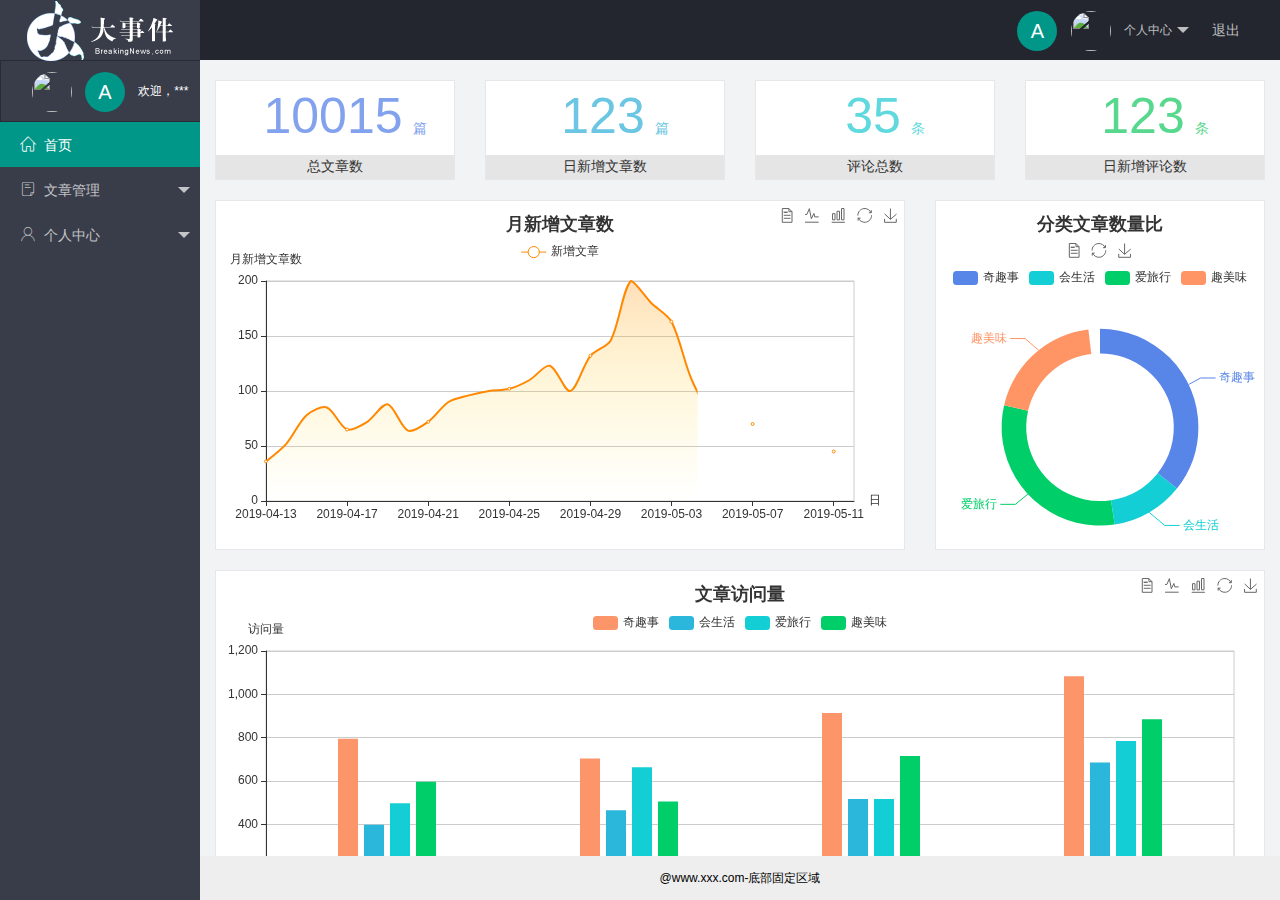
==== index.html @ a336b3a2 "后端模板开发完成" ====
<!DOCTYPE html>
<html lang="en">
<head>
    <meta charset="UTF-8">
    <meta http-equiv="X-UA-Compatible" content="IE=edge">
    <meta name="viewport" content="width=device-width, initial-scale=1.0">
    <title>后台管理中心</title>
    <link rel="stylesheet" href="/assets/lib/layui/css/layui.css">
    <link rel="stylesheet" href="/assets/css/index.css">
    <!--导入第三方图标-->
    <link rel="stylesheet" href="/assets/fonts/iconfont.css">
</head>
<body>
    <div class="layui-layout layui-layout-admin">
      <div class="layui-header">
        <div class="layui-logo layui-hide-xs layui-bg-black">
            <img src="/assets/images/logo.png" alt="">
        </div>
        <!-- 头部区域（可配合layui 已有的水平导航） -->

        <ul class="layui-nav layui-layout-right">
          <li class="layui-nav-item layui-hide layui-show-md-inline-block">
            <a href="javascript:;" class="userinfo">
              <span class="text-avatar">A</span>
              <img src="#" class="layui-nav-img">
              个人中心
            </a>
            <dl class="layui-nav-child">
              <dd><a href="">基本资料</a></dd>
              <dd><a href="">更换头像</a></dd>
              <dd><a href="">重置密码</a></dd>
            </dl>
          </li>
          <li class="layui-nav-item" >
            <a href="javascript:;" id="btnLogout">退出</a>
          </li>
        </ul>
      </div>
      
      <div class="layui-side layui-bg-black">
        <div class="layui-side-scroll">
            <div class="userinfo">
                <img src="//tva1.sinaimg.cn/crop.0.0.118.118.180/5db11ff4gw1e77d3nqrv8j203b03cweg.jpg" class="layui-nav-img"/>
                <span class="text-avatar">A</span>
                <span id="welcome">欢迎，***</span>
            </div>
          <!-- 左侧导航区域（可配合layui已有的垂直导航） -->
          <ul class="layui-nav layui-nav-tree" lay-shrink="all">
            <li class="layui-nav-item layui-this"><a href="/home/dashboard.html" target="fm"><span class="iconfont icon-home"></span>首页</a></li>
            <li class="layui-nav-item">
              <a class="" href="javascript:;"><span class="iconfont icon-16"></span>文章管理</a>
              <dl class="layui-nav-child">
                <dd><a href="javascript:;"><i class="layui-icon layui-icon-app"></i> 文章类别</a></dd>
                <dd><a href="javascript:;"><i class="layui-icon layui-icon-app"></i>文章列表</a></dd>
                <dd><a href="javascript:;"><i class="layui-icon layui-icon-app"></i>发布文章</a></dd>
              </dl>
            </li>
            <li class="layui-nav-item">
              <a href="javascript:;"><span class="iconfont icon-user"></span>个人中心</a>
              <dl class="layui-nav-child">
                <dd><a href="javascript:;"><i class="layui-icon layui-icon-app"></i>基本资料</a></dd>
                <dd><a href="javascript:;"><i class="layui-icon layui-icon-app"></i>更换头像</a></dd>
                <dd><a href="javascript:;"><i class="layui-icon layui-icon-app"></i>重置密码</a></dd>
              </dl>
            </li>
          </ul>
        </div>
      </div>
      
      <div class="layui-body">
        <!-- 内容主体区域 -->
        <iframe name="fm" src="/home/dashboard.html" frameborder="0"></iframe>
      </div>
      
      <div class="layui-footer">
        <!-- 底部固定区域 -->
        @www.xxx.com-底部固定区域
      </div>
    </div>

    <script src="/assets/lib/layui/layui.all.js"></script>
    <script src="/assets/lib/jquery.js"></script>
    <script src="/assets/js/baseAPI.js"></script>
    <script src="/assets/js/index.js"></script>
    </body>
</html>
---- assets/lib/layui/css/layui.css ----
/** layui-v2.5.5 MIT License By https://www.layui.com */
 .layui-inline,img{display:inline-block;vertical-align:middle}h1,h2,h3,h4,h5,h6{font-weight:400}.layui-edge,.layui-header,.layui-inline,.layui-main{position:relative}.layui-body,.layui-edge,.layui-elip{overflow:hidden}.layui-btn,.layui-edge,.layui-inline,img{vertical-align:middle}.layui-btn,.layui-disabled,.layui-icon,.layui-unselect{-moz-user-select:none;-webkit-user-select:none;-ms-user-select:none}.layui-elip,.layui-form-checkbox span,.layui-form-pane .layui-form-label{text-overflow:ellipsis;white-space:nowrap}.layui-breadcrumb,.layui-tree-btnGroup{visibility:hidden}blockquote,body,button,dd,div,dl,dt,form,h1,h2,h3,h4,h5,h6,input,li,ol,p,pre,td,textarea,th,ul{margin:0;padding:0;-webkit-tap-highlight-color:rgba(0,0,0,0)}a:active,a:hover{outline:0}img{border:none}li{list-style:none}table{border-collapse:collapse;border-spacing:0}h4,h5,h6{font-size:100%}button,input,optgroup,option,select,textarea{font-family:inherit;font-size:inherit;font-style:inherit;font-weight:inherit;outline:0}pre{white-space:pre-wrap;white-space:-moz-pre-wrap;white-space:-pre-wrap;white-space:-o-pre-wrap;word-wrap:break-word}body{line-height:24px;font:14px Helvetica Neue,Helvetica,PingFang SC,Tahoma,Arial,sans-serif}hr{height:1px;margin:10px 0;border:0;clear:both}a{color:#333;text-decoration:none}a:hover{color:#777}a cite{font-style:normal;*cursor:pointer}.layui-border-box,.layui-border-box *{box-sizing:border-box}.layui-box,.layui-box *{box-sizing:content-box}.layui-clear{clear:both;*zoom:1}.layui-clear:after{content:'\20';clear:both;*zoom:1;display:block;height:0}.layui-inline{*display:inline;*zoom:1}.layui-edge{display:inline-block;width:0;height:0;border-width:6px;border-style:dashed;border-color:transparent}.layui-edge-top{top:-4px;border-bottom-color:#999;border-bottom-style:solid}.layui-edge-right{border-left-color:#999;border-left-style:solid}.layui-edge-bottom{top:2px;border-top-color:#999;border-top-style:solid}.layui-edge-left{border-right-color:#999;border-right-style:solid}.layui-disabled,.layui-disabled:hover{color:#d2d2d2!important;cursor:not-allowed!important}.layui-circle{border-radius:100%}.layui-show{display:block!important}.layui-hide{display:none!important}@font-face{font-family:layui-icon;src:url(../font/iconfont.eot?v=250);src:url(../font/iconfont.eot?v=250#iefix) format('embedded-opentype'),url(../font/iconfont.woff2?v=250) format('woff2'),url(../font/iconfont.woff?v=250) format('woff'),url(../font/iconfont.ttf?v=250) format('truetype'),url(../font/iconfont.svg?v=250#layui-icon) format('svg')}.layui-icon{font-family:layui-icon!important;font-size:16px;font-style:normal;-webkit-font-smoothing:antialiased;-moz-osx-font-smoothing:grayscale}.layui-icon-reply-fill:before{content:"\e611"}.layui-icon-set-fill:before{content:"\e614"}.layui-icon-menu-fill:before{content:"\e60f"}.layui-icon-search:before{content:"\e615"}.layui-icon-share:before{content:"\e641"}.layui-icon-set-sm:before{content:"\e620"}.layui-icon-engine:before{content:"\e628"}.layui-icon-close:before{content:"\1006"}.layui-icon-close-fill:before{content:"\1007"}.layui-icon-chart-screen:before{content:"\e629"}.layui-icon-star:before{content:"\e600"}.layui-icon-circle-dot:before{content:"\e617"}.layui-icon-chat:before{content:"\e606"}.layui-icon-release:before{content:"\e609"}.layui-icon-list:before{content:"\e60a"}.layui-icon-chart:before{content:"\e62c"}.layui-icon-ok-circle:before{content:"\1005"}.layui-icon-layim-theme:before{content:"\e61b"}.layui-icon-table:before{content:"\e62d"}.layui-icon-right:before{content:"\e602"}.layui-icon-left:before{content:"\e603"}.layui-icon-cart-simple:before{content:"\e698"}.layui-icon-face-cry:before{content:"\e69c"}.layui-icon-face-smile:before{content:"\e6af"}.layui-icon-survey:before{content:"\e6b2"}.layui-icon-tree:before{content:"\e62e"}.layui-icon-upload-circle:before{content:"\e62f"}.layui-icon-add-circle:before{content:"\e61f"}.layui-icon-download-circle:before{content:"\e601"}.layui-icon-templeate-1:before{content:"\e630"}.layui-icon-util:before{content:"\e631"}.layui-icon-face-surprised:before{content:"\e664"}.layui-icon-edit:before{content:"\e642"}.layui-icon-speaker:before{content:"\e645"}.layui-icon-down:before{content:"\e61a"}.layui-icon-file:before{content:"\e621"}.layui-icon-layouts:before{content:"\e632"}.layui-icon-rate-half:before{content:"\e6c9"}.layui-icon-add-circle-fine:before{content:"\e608"}.layui-icon-prev-circle:before{content:"\e633"}.layui-icon-read:before{content:"\e705"}.layui-icon-404:before{content:"\e61c"}.layui-icon-carousel:before{content:"\e634"}.layui-icon-help:before{content:"\e607"}.layui-icon-code-circle:before{content:"\e635"}.layui-icon-water:before{content:"\e636"}.layui-icon-username:before{content:"\e66f"}.layui-icon-find-fill:before{content:"\e670"}.layui-icon-about:before{content:"\e60b"}.layui-icon-location:before{content:"\e715"}.layui-icon-up:before{content:"\e619"}.layui-icon-pause:before{content:"\e651"}.layui-icon-date:before{content:"\e637"}.layui-icon-layim-uploadfile:before{content:"\e61d"}.layui-icon-delete:before{content:"\e640"}.layui-icon-play:before{content:"\e652"}.layui-icon-top:before{content:"\e604"}.layui-icon-friends:before{content:"\e612"}.layui-icon-refresh-3:before{content:"\e9aa"}.layui-icon-ok:before{content:"\e605"}.layui-icon-layer:before{content:"\e638"}.layui-icon-face-smile-fine:before{content:"\e60c"}.layui-icon-dollar:before{content:"\e659"}.layui-icon-group:before{content:"\e613"}.layui-icon-layim-download:before{content:"\e61e"}.layui-icon-picture-fine:before{content:"\e60d"}.layui-icon-link:before{content:"\e64c"}.layui-icon-diamond:before{content:"\e735"}.layui-icon-log:before{content:"\e60e"}.layui-icon-rate-solid:before{content:"\e67a"}.layui-icon-fonts-del:before{content:"\e64f"}.layui-icon-unlink:before{content:"\e64d"}.layui-icon-fonts-clear:before{content:"\e639"}.layui-icon-triangle-r:before{content:"\e623"}.layui-icon-circle:before{content:"\e63f"}.layui-icon-radio:before{content:"\e643"}.layui-icon-align-center:before{content:"\e647"}.layui-icon-align-right:before{content:"\e648"}.layui-icon-align-left:before{content:"\e649"}.layui-icon-loading-1:before{content:"\e63e"}.layui-icon-return:before{content:"\e65c"}.layui-icon-fonts-strong:before{content:"\e62b"}.layui-icon-upload:before{content:"\e67c"}.layui-icon-dialogue:before{content:"\e63a"}.layui-icon-video:before{content:"\e6ed"}.layui-icon-headset:before{content:"\e6fc"}.layui-icon-cellphone-fine:before{content:"\e63b"}.layui-icon-add-1:before{content:"\e654"}.layui-icon-face-smile-b:before{content:"\e650"}.layui-icon-fonts-html:before{content:"\e64b"}.layui-icon-form:before{content:"\e63c"}.layui-icon-cart:before{content:"\e657"}.layui-icon-camera-fill:before{content:"\e65d"}.layui-icon-tabs:before{content:"\e62a"}.layui-icon-fonts-code:before{content:"\e64e"}.layui-icon-fire:before{content:"\e756"}.layui-icon-set:before{content:"\e716"}.layui-icon-fonts-u:before{content:"\e646"}.layui-icon-triangle-d:before{content:"\e625"}.layui-icon-tips:before{content:"\e702"}.layui-icon-picture:before{content:"\e64a"}.layui-icon-more-vertical:before{content:"\e671"}.layui-icon-flag:before{content:"\e66c"}.layui-icon-loading:before{content:"\e63d"}.layui-icon-fonts-i:before{content:"\e644"}.layui-icon-refresh-1:before{content:"\e666"}.layui-icon-rmb:before{content:"\e65e"}.layui-icon-home:before{content:"\e68e"}.layui-icon-user:before{content:"\e770"}.layui-icon-notice:before{content:"\e667"}.layui-icon-login-weibo:before{content:"\e675"}.layui-icon-voice:before{content:"\e688"}.layui-icon-upload-drag:before{content:"\e681"}.layui-icon-login-qq:before{content:"\e676"}.layui-icon-snowflake:before{content:"\e6b1"}.layui-icon-file-b:before{content:"\e655"}.layui-icon-template:before{content:"\e663"}.layui-icon-auz:before{content:"\e672"}.layui-icon-console:before{content:"\e665"}.layui-icon-app:before{content:"\e653"}.layui-icon-prev:before{content:"\e65a"}.layui-icon-website:before{content:"\e7ae"}.layui-icon-next:before{content:"\e65b"}.layui-icon-component:before{content:"\e857"}.layui-icon-more:before{content:"\e65f"}.layui-icon-login-wechat:before{content:"\e677"}.layui-icon-shrink-right:before{content:"\e668"}.layui-icon-spread-left:before{content:"\e66b"}.layui-icon-camera:before{content:"\e660"}.layui-icon-note:before{content:"\e66e"}.layui-icon-refresh:before{content:"\e669"}.layui-icon-female:before{content:"\e661"}.layui-icon-male:before{content:"\e662"}.layui-icon-password:before{content:"\e673"}.layui-icon-senior:before{content:"\e674"}.layui-icon-theme:before{content:"\e66a"}.layui-icon-tread:before{content:"\e6c5"}.layui-icon-praise:before{content:"\e6c6"}.layui-icon-star-fill:before{content:"\e658"}.layui-icon-rate:before{content:"\e67b"}.layui-icon-template-1:before{content:"\e656"}.layui-icon-vercode:before{content:"\e679"}.layui-icon-cellphone:before{content:"\e678"}.layui-icon-screen-full:before{content:"\e622"}.layui-icon-screen-restore:before{content:"\e758"}.layui-icon-cols:before{content:"\e610"}.layui-icon-export:before{content:"\e67d"}.layui-icon-print:before{content:"\e66d"}.layui-icon-slider:before{content:"\e714"}.layui-icon-addition:before{content:"\e624"}.layui-icon-subtraction:before{content:"\e67e"}.layui-icon-service:before{content:"\e626"}.layui-icon-transfer:before{content:"\e691"}.layui-main{width:1140px;margin:0 auto}.layui-header{z-index:1000;height:60px}.layui-header a:hover{transition:all .5s;-webkit-transition:all .5s}.layui-side{position:fixed;left:0;top:0;bottom:0;z-index:999;width:200px;overflow-x:hidden}.layui-side-scroll{position:relative;width:220px;height:100%;overflow-x:hidden}.layui-body{position:absolute;left:200px;right:0;top:0;bottom:0;z-index:998;width:auto;overflow-y:auto;box-sizing:border-box}.layui-layout-body{overflow:hidden}.layui-layout-admin .layui-header{background-color:#23262E}.layui-layout-admin .layui-side{top:60px;width:200px;overflow-x:hidden}.layui-layout-admin .layui-body{position:fixed;top:60px;bottom:44px}.layui-layout-admin .layui-main{width:auto;margin:0 15px}.layui-layout-admin .layui-footer{position:fixed;left:200px;right:0;bottom:0;height:44px;line-height:44px;padding:0 15px;background-color:#eee}.layui-layout-admin .layui-logo{position:absolute;left:0;top:0;width:200px;height:100%;line-height:60px;text-align:center;color:#009688;font-size:16px}.layui-layout-admin .layui-header .layui-nav{background:0 0}.layui-layout-left{position:absolute!important;left:200px;top:0}.layui-layout-right{position:absolute!important;right:0;top:0}.layui-container{position:relative;margin:0 auto;padding:0 15px;box-sizing:border-box}.layui-fluid{position:relative;margin:0 auto;padding:0 15px}.layui-row:after,.layui-row:before{content:'';display:block;clear:both}.layui-col-lg1,.layui-col-lg10,.layui-col-lg11,.layui-col-lg12,.layui-col-lg2,.layui-col-lg3,.layui-col-lg4,.layui-col-lg5,.layui-col-lg6,.layui-col-lg7,.layui-col-lg8,.layui-col-lg9,.layui-col-md1,.layui-col-md10,.layui-col-md11,.layui-col-md12,.layui-col-md2,.layui-col-md3,.layui-col-md4,.layui-col-md5,.layui-col-md6,.layui-col-md7,.layui-col-md8,.layui-col-md9,.layui-col-sm1,.layui-col-sm10,.layui-col-sm11,.layui-col-sm12,.layui-col-sm2,.layui-col-sm3,.layui-col-sm4,.layui-col-sm5,.layui-col-sm6,.layui-col-sm7,.layui-col-sm8,.layui-col-sm9,.layui-col-xs1,.layui-col-xs10,.layui-col-xs11,.layui-col-xs12,.layui-col-xs2,.layui-col-xs3,.layui-col-xs4,.layui-col-xs5,.layui-col-xs6,.layui-col-xs7,.layui-col-xs8,.layui-col-xs9{position:relative;display:block;box-sizing:border-box}.layui-col-xs1,.layui-col-xs10,.layui-col-xs11,.layui-col-xs12,.layui-col-xs2,.layui-col-xs3,.layui-col-xs4,.layui-col-xs5,.layui-col-xs6,.layui-col-xs7,.layui-col-xs8,.layui-col-xs9{float:left}.layui-col-xs1{width:8.33333333%}.layui-col-xs2{width:16.66666667%}.layui-col-xs3{width:25%}.layui-col-xs4{width:33.33333333%}.layui-col-xs5{width:41.66666667%}.layui-col-xs6{width:50%}.layui-col-xs7{width:58.33333333%}.layui-col-xs8{width:66.66666667%}.layui-col-xs9{width:75%}.layui-col-xs10{width:83.33333333%}.layui-col-xs11{width:91.66666667%}.layui-col-xs12{width:100%}.layui-col-xs-offset1{margin-left:8.33333333%}.layui-col-xs-offset2{margin-left:16.66666667%}.layui-col-xs-offset3{margin-left:25%}.layui-col-xs-offset4{margin-left:33.33333333%}.layui-col-xs-offset5{margin-left:41.66666667%}.layui-col-xs-offset6{margin-left:50%}.layui-col-xs-offset7{margin-left:58.33333333%}.layui-col-xs-offset8{margin-left:66.66666667%}.layui-col-xs-offset9{margin-left:75%}.layui-col-xs-offset10{margin-left:83.33333333%}.layui-col-xs-offset11{margin-left:91.66666667%}.layui-col-xs-offset12{margin-left:100%}@media screen and (max-width:768px){.layui-hide-xs{display:none!important}.layui-show-xs-block{display:block!important}.layui-show-xs-inline{display:inline!important}.layui-show-xs-inline-block{display:inline-block!important}}@media screen and (min-width:768px){.layui-container{width:750px}.layui-hide-sm{display:none!important}.layui-show-sm-block{display:block!important}.layui-show-sm-inline{display:inline!important}.layui-show-sm-inline-block{display:inline-block!important}.layui-col-sm1,.layui-col-sm10,.layui-col-sm11,.layui-col-sm12,.layui-col-sm2,.layui-col-sm3,.layui-col-sm4,.layui-col-sm5,.layui-col-sm6,.layui-col-sm7,.layui-col-sm8,.layui-col-sm9{float:left}.layui-col-sm1{width:8.33333333%}.layui-col-sm2{width:16.66666667%}.layui-col-sm3{width:25%}.layui-col-sm4{width:33.33333333%}.layui-col-sm5{width:41.66666667%}.layui-col-sm6{width:50%}.layui-col-sm7{width:58.33333333%}.layui-col-sm8{width:66.66666667%}.layui-col-sm9{width:75%}.layui-col-sm10{width:83.33333333%}.layui-col-sm11{width:91.66666667%}.layui-col-sm12{width:100%}.layui-col-sm-offset1{margin-left:8.33333333%}.layui-col-sm-offset2{margin-left:16.66666667%}.layui-col-sm-offset3{margin-left:25%}.layui-col-sm-offset4{margin-left:33.33333333%}.layui-col-sm-offset5{margin-left:41.66666667%}.layui-col-sm-offset6{margin-left:50%}.layui-col-sm-offset7{margin-left:58.33333333%}.layui-col-sm-offset8{margin-left:66.66666667%}.layui-col-sm-offset9{margin-left:75%}.layui-col-sm-offset10{margin-left:83.33333333%}.layui-col-sm-offset11{margin-left:91.66666667%}.layui-col-sm-offset12{margin-left:100%}}@media screen and (min-width:992px){.layui-container{width:970px}.layui-hide-md{display:none!important}.layui-show-md-block{display:block!important}.layui-show-md-inline{display:inline!important}.layui-show-md-inline-block{display:inline-block!important}.layui-col-md1,.layui-col-md10,.layui-col-md11,.layui-col-md12,.layui-col-md2,.layui-col-md3,.layui-col-md4,.layui-col-md5,.layui-col-md6,.layui-col-md7,.layui-col-md8,.layui-col-md9{float:left}.layui-col-md1{width:8.33333333%}.layui-col-md2{width:16.66666667%}.layui-col-md3{width:25%}.layui-col-md4{width:33.33333333%}.layui-col-md5{width:41.66666667%}.layui-col-md6{width:50%}.layui-col-md7{width:58.33333333%}.layui-col-md8{width:66.66666667%}.layui-col-md9{width:75%}.layui-col-md10{width:83.33333333%}.layui-col-md11{width:91.66666667%}.layui-col-md12{width:100%}.layui-col-md-offset1{margin-left:8.33333333%}.layui-col-md-offset2{margin-left:16.66666667%}.layui-col-md-offset3{margin-left:25%}.layui-col-md-offset4{margin-left:33.33333333%}.layui-col-md-offset5{margin-left:41.66666667%}.layui-col-md-offset6{margin-left:50%}.layui-col-md-offset7{margin-left:58.33333333%}.layui-col-md-offset8{margin-left:66.66666667%}.layui-col-md-offset9{margin-left:75%}.layui-col-md-offset10{margin-left:83.33333333%}.layui-col-md-offset11{margin-left:91.66666667%}.layui-col-md-offset12{margin-left:100%}}@media screen and (min-width:1200px){.layui-container{width:1170px}.layui-hide-lg{display:none!important}.layui-show-lg-block{display:block!important}.layui-show-lg-inline{display:inline!important}.layui-show-lg-inline-block{display:inline-block!important}.layui-col-lg1,.layui-col-lg10,.layui-col-lg11,.layui-col-lg12,.layui-col-lg2,.layui-col-lg3,.layui-col-lg4,.layui-col-lg5,.layui-col-lg6,.layui-col-lg7,.layui-col-lg8,.layui-col-lg9{float:left}.layui-col-lg1{width:8.33333333%}.layui-col-lg2{width:16.66666667%}.layui-col-lg3{width:25%}.layui-col-lg4{width:33.33333333%}.layui-col-lg5{width:41.66666667%}.layui-col-lg6{width:50%}.layui-col-lg7{width:58.33333333%}.layui-col-lg8{width:66.66666667%}.layui-col-lg9{width:75%}.layui-col-lg10{width:83.33333333%}.layui-col-lg11{width:91.66666667%}.layui-col-lg12{width:100%}.layui-col-lg-offset1{margin-left:8.33333333%}.layui-col-lg-offset2{margin-left:16.66666667%}.layui-col-lg-offset3{margin-left:25%}.layui-col-lg-offset4{margin-left:33.33333333%}.layui-col-lg-offset5{margin-left:41.66666667%}.layui-col-lg-offset6{margin-left:50%}.layui-col-lg-offset7{margin-left:58.33333333%}.layui-col-lg-offset8{margin-left:66.66666667%}.layui-col-lg-offset9{margin-left:75%}.layui-col-lg-offset10{margin-left:83.33333333%}.layui-col-lg-offset11{margin-left:91.66666667%}.layui-col-lg-offset12{margin-left:100%}}.layui-col-space1{margin:-.5px}.layui-col-space1>*{padding:.5px}.layui-col-space3{margin:-1.5px}.layui-col-space3>*{padding:1.5px}.layui-col-space5{margin:-2.5px}.layui-col-space5>*{padding:2.5px}.layui-col-space8{margin:-3.5px}.layui-col-space8>*{padding:3.5px}.layui-col-space10{margin:-5px}.layui-col-space10>*{padding:5px}.layui-col-space12{margin:-6px}.layui-col-space12>*{padding:6px}.layui-col-space15{margin:-7.5px}.layui-col-space15>*{padding:7.5px}.layui-col-space18{margin:-9px}.layui-col-space18>*{padding:9px}.layui-col-space20{margin:-10px}.layui-col-space20>*{padding:10px}.layui-col-space22{margin:-11px}.layui-col-space22>*{padding:11px}.layui-col-space25{margin:-12.5px}.layui-col-space25>*{padding:12.5px}.layui-col-space30{margin:-15px}.layui-col-space30>*{padding:15px}.layui-btn,.layui-input,.layui-select,.layui-textarea,.layui-upload-button{outline:0;-webkit-appearance:none;transition:all .3s;-webkit-transition:all .3s;box-sizing:border-box}.layui-elem-quote{margin-bottom:10px;padding:15px;line-height:22px;border-left:5px solid #009688;border-radius:0 2px 2px 0;background-color:#f2f2f2}.layui-quote-nm{border-style:solid;border-width:1px 1px 1px 5px;background:0 0}.layui-elem-field{margin-bottom:10px;padding:0;border-width:1px;border-style:solid}.layui-elem-field legend{margin-left:20px;padding:0 10px;font-size:20px;font-weight:300}.layui-field-title{margin:10px 0 20px;border-width:1px 0 0}.layui-field-box{padding:10px 15px}.layui-field-title .layui-field-box{padding:10px 0}.layui-progress{position:relative;height:6px;border-radius:20px;background-color:#e2e2e2}.layui-progress-bar{position:absolute;left:0;top:0;width:0;max-width:100%;height:6px;border-radius:20px;text-align:right;background-color:#5FB878;transition:all .3s;-webkit-transition:all .3s}.layui-progress-big,.layui-progress-big .layui-progress-bar{height:18px;line-height:18px}.layui-progress-text{position:relative;top:-20px;line-height:18px;font-size:12px;color:#666}.layui-progress-big .layui-progress-text{position:static;padding:0 10px;color:#fff}.layui-collapse{border-width:1px;border-style:solid;border-radius:2px}.layui-colla-content,.layui-colla-item{border-top-width:1px;border-top-style:solid}.layui-colla-item:first-child{border-top:none}.layui-colla-title{position:relative;height:42px;line-height:42px;padding:0 15px 0 35px;color:#333;background-color:#f2f2f2;cursor:pointer;font-size:14px;overflow:hidden}.layui-colla-content{display:none;padding:10px 15px;line-height:22px;color:#666}.layui-colla-icon{position:absolute;left:15px;top:0;font-size:14px}.layui-card{margin-bottom:15px;border-radius:2px;background-color:#fff;box-shadow:0 1px 2px 0 rgba(0,0,0,.05)}.layui-card:last-child{margin-bottom:0}.layui-card-header{position:relative;height:42px;line-height:42px;padding:0 15px;border-bottom:1px solid #f6f6f6;color:#333;border-radius:2px 2px 0 0;font-size:14px}.layui-bg-black,.layui-bg-blue,.layui-bg-cyan,.layui-bg-green,.layui-bg-orange,.layui-bg-red{color:#fff!important}.layui-card-body{position:relative;padding:10px 15px;line-height:24px}.layui-card-body[pad15]{padding:15px}.layui-card-body[pad20]{padding:20px}.layui-card-body .layui-table{margin:5px 0}.layui-card .layui-tab{margin:0}.layui-panel-window{position:relative;padding:15px;border-radius:0;border-top:5px solid #E6E6E6;background-color:#fff}.layui-auxiliar-moving{position:fixed;left:0;right:0;top:0;bottom:0;width:100%;height:100%;background:0 0;z-index:9999999999}.layui-form-label,.layui-form-mid,.layui-form-select,.layui-input-block,.layui-input-inline,.layui-textarea{position:relative}.layui-bg-red{background-color:#FF5722!important}.layui-bg-orange{background-color:#FFB800!important}.layui-bg-green{background-color:#009688!important}.layui-bg-cyan{background-color:#2F4056!important}.layui-bg-blue{background-color:#1E9FFF!important}.layui-bg-black{background-color:#393D49!important}.layui-bg-gray{background-color:#eee!important;color:#666!important}.layui-badge-rim,.layui-colla-content,.layui-colla-item,.layui-collapse,.layui-elem-field,.layui-form-pane .layui-form-item[pane],.layui-form-pane .layui-form-label,.layui-input,.layui-layedit,.layui-layedit-tool,.layui-quote-nm,.layui-select,.layui-tab-bar,.layui-tab-card,.layui-tab-title,.layui-tab-title .layui-this:after,.layui-textarea{border-color:#e6e6e6}.layui-timeline-item:before,hr{background-color:#e6e6e6}.layui-text{line-height:22px;font-size:14px;color:#666}.layui-text h1,.layui-text h2,.layui-text h3{font-weight:500;color:#333}.layui-text h1{font-size:30px}.layui-text h2{font-size:24px}.layui-text h3{font-size:18px}.layui-text a:not(.layui-btn){color:#01AAED}.layui-text a:not(.layui-btn):hover{text-decoration:underline}.layui-text ul{padding:5px 0 5px 15px}.layui-text ul li{margin-top:5px;list-style-type:disc}.layui-text em,.layui-word-aux{color:#999!important;padding:0 5px!important}.layui-btn{display:inline-block;height:38px;line-height:38px;padding:0 18px;background-color:#009688;color:#fff;white-space:nowrap;text-align:center;font-size:14px;border:none;border-radius:2px;cursor:pointer}.layui-btn:hover{opacity:.8;filter:alpha(opacity=80);color:#fff}.layui-btn:active{opacity:1;filter:alpha(opacity=100)}.layui-btn+.layui-btn{margin-left:10px}.layui-btn-container{font-size:0}.layui-btn-container .layui-btn{margin-right:10px;margin-bottom:10px}.layui-btn-container .layui-btn+.layui-btn{margin-left:0}.layui-table .layui-btn-container .layui-btn{margin-bottom:9px}.layui-btn-radius{border-radius:100px}.layui-btn .layui-icon{margin-right:3px;font-size:18px;vertical-align:bottom;vertical-align:middle\9}.layui-btn-primary{border:1px solid #C9C9C9;background-color:#fff;color:#555}.layui-btn-primary:hover{border-color:#009688;color:#333}.layui-btn-normal{background-color:#1E9FFF}.layui-btn-warm{background-color:#FFB800}.layui-btn-danger{background-color:#FF5722}.layui-btn-checked{background-color:#5FB878}.layui-btn-disabled,.layui-btn-disabled:active,.layui-btn-disabled:hover{border:1px solid #e6e6e6;background-color:#FBFBFB;color:#C9C9C9;cursor:not-allowed;opacity:1}.layui-btn-lg{height:44px;line-height:44px;padding:0 25px;font-size:16px}.layui-btn-sm{height:30px;line-height:30px;padding:0 10px;font-size:12px}.layui-btn-sm i{font-size:16px!important}.layui-btn-xs{height:22px;line-height:22px;padding:0 5px;font-size:12px}.layui-btn-xs i{font-size:14px!important}.layui-btn-group{display:inline-block;vertical-align:middle;font-size:0}.layui-btn-group .layui-btn{margin-left:0!important;margin-right:0!important;border-left:1px solid rgba(255,255,255,.5);border-radius:0}.layui-btn-group .layui-btn-primary{border-left:none}.layui-btn-group .layui-btn-primary:hover{border-color:#C9C9C9;color:#009688}.layui-btn-group .layui-btn:first-child{border-left:none;border-radius:2px 0 0 2px}.layui-btn-group .layui-btn-primary:first-child{border-left:1px solid #c9c9c9}.layui-btn-group .layui-btn:last-child{border-radius:0 2px 2px 0}.layui-btn-group .layui-btn+.layui-btn{margin-left:0}.layui-btn-group+.layui-btn-group{margin-left:10px}.layui-btn-fluid{width:100%}.layui-input,.layui-select,.layui-textarea{height:38px;line-height:1.3;line-height:38px\9;border-width:1px;border-style:solid;background-color:#fff;border-radius:2px}.layui-input::-webkit-input-placeholder,.layui-select::-webkit-input-placeholder,.layui-textarea::-webkit-input-placeholder{line-height:1.3}.layui-input,.layui-textarea{display:block;width:100%;padding-left:10px}.layui-input:hover,.layui-textarea:hover{border-color:#D2D2D2!important}.layui-input:focus,.layui-textarea:focus{border-color:#C9C9C9!important}.layui-textarea{min-height:100px;height:auto;line-height:20px;padding:6px 10px;resize:vertical}.layui-select{padding:0 10px}.layui-form input[type=checkbox],.layui-form input[type=radio],.layui-form select{display:none}.layui-form [lay-ignore]{display:initial}.layui-form-item{margin-bottom:15px;clear:both;*zoom:1}.layui-form-item:after{content:'\20';clear:both;*zoom:1;display:block;height:0}.layui-form-label{float:left;display:block;padding:9px 15px;width:80px;font-weight:400;line-height:20px;text-align:right}.layui-form-label-col{display:block;float:none;padding:9px 0;line-height:20px;text-align:left}.layui-form-item .layui-inline{margin-bottom:5px;margin-right:10px}.layui-input-block{margin-left:110px;min-height:36px}.layui-input-inline{display:inline-block;vertical-align:middle}.layui-form-item .layui-input-inline{float:left;width:190px;margin-right:10px}.layui-form-text .layui-input-inline{width:auto}.layui-form-mid{float:left;display:block;padding:9px 0!important;line-height:20px;margin-right:10px}.layui-form-danger+.layui-form-select .layui-input,.layui-form-danger:focus{border-color:#FF5722!important}.layui-form-select .layui-input{padding-right:30px;cursor:pointer}.layui-form-select .layui-edge{position:absolute;right:10px;top:50%;margin-top:-3px;cursor:pointer;border-width:6px;border-top-color:#c2c2c2;border-top-style:solid;transition:all .3s;-webkit-transition:all .3s}.layui-form-select dl{display:none;position:absolute;left:0;top:42px;padding:5px 0;z-index:899;min-width:100%;border:1px solid #d2d2d2;max-height:300px;overflow-y:auto;background-color:#fff;border-radius:2px;box-shadow:0 2px 4px rgba(0,0,0,.12);box-sizing:border-box}.layui-form-select dl dd,.layui-form-select dl dt{padding:0 10px;line-height:36px;white-space:nowrap;overflow:hidden;text-overflow:ellipsis}.layui-form-select dl dt{font-size:12px;color:#999}.layui-form-select dl dd{cursor:pointer}.layui-form-select dl dd:hover{background-color:#f2f2f2;-webkit-transition:.5s all;transition:.5s all}.layui-form-select .layui-select-group dd{padding-left:20px}.layui-form-select dl dd.layui-select-tips{padding-left:10px!important;color:#999}.layui-form-select dl dd.layui-this{background-color:#5FB878;color:#fff}.layui-form-checkbox,.layui-form-select dl dd.layui-disabled{background-color:#fff}.layui-form-selected dl{display:block}.layui-form-checkbox,.layui-form-checkbox *,.layui-form-switch{display:inline-block;vertical-align:middle}.layui-form-selected .layui-edge{margin-top:-9px;-webkit-transform:rotate(180deg);transform:rotate(180deg);margin-top:-3px\9}:root .layui-form-selected .layui-edge{margin-top:-9px\0/IE9}.layui-form-selectup dl{top:auto;bottom:42px}.layui-select-none{margin:5px 0;text-align:center;color:#999}.layui-select-disabled .layui-disabled{border-color:#eee!important}.layui-select-disabled .layui-edge{border-top-color:#d2d2d2}.layui-form-checkbox{position:relative;height:30px;line-height:30px;margin-right:10px;padding-right:30px;cursor:pointer;font-size:0;-webkit-transition:.1s linear;transition:.1s linear;box-sizing:border-box}.layui-form-checkbox span{padding:0 10px;height:100%;font-size:14px;border-radius:2px 0 0 2px;background-color:#d2d2d2;color:#fff;overflow:hidden}.layui-form-checkbox:hover span{background-color:#c2c2c2}.layui-form-checkbox i{position:absolute;right:0;top:0;width:30px;height:28px;border:1px solid #d2d2d2;border-left:none;border-radius:0 2px 2px 0;color:#fff;font-size:20px;text-align:center}.layui-form-checkbox:hover i{border-color:#c2c2c2;color:#c2c2c2}.layui-form-checked,.layui-form-checked:hover{border-color:#5FB878}.layui-form-checked span,.layui-form-checked:hover span{background-color:#5FB878}.layui-form-checked i,.layui-form-checked:hover i{color:#5FB878}.layui-form-item .layui-form-checkbox{margin-top:4px}.layui-form-checkbox[lay-skin=primary]{height:auto!important;line-height:normal!important;min-width:18px;min-height:18px;border:none!important;margin-right:0;padding-left:28px;padding-right:0;background:0 0}.layui-form-checkbox[lay-skin=primary] span{padding-left:0;padding-right:15px;line-height:18px;background:0 0;color:#666}.layui-form-checkbox[lay-skin=primary] i{right:auto;left:0;width:16px;height:16px;line-height:16px;border:1px solid #d2d2d2;font-size:12px;border-radius:2px;background-color:#fff;-webkit-transition:.1s linear;transition:.1s linear}.layui-form-checkbox[lay-skin=primary]:hover i{border-color:#5FB878;color:#fff}.layui-form-checked[lay-skin=primary] i{border-color:#5FB878!important;background-color:#5FB878;color:#fff}.layui-checkbox-disbaled[lay-skin=primary] span{background:0 0!important;color:#c2c2c2}.layui-checkbox-disbaled[lay-skin=primary]:hover i{border-color:#d2d2d2}.layui-form-item .layui-form-checkbox[lay-skin=primary]{margin-top:10px}.layui-form-switch{position:relative;height:22px;line-height:22px;min-width:35px;padding:0 5px;margin-top:8px;border:1px solid #d2d2d2;border-radius:20px;cursor:pointer;background-color:#fff;-webkit-transition:.1s linear;transition:.1s linear}.layui-form-switch i{position:absolute;left:5px;top:3px;width:16px;height:16px;border-radius:20px;background-color:#d2d2d2;-webkit-transition:.1s linear;transition:.1s linear}.layui-form-switch em{position:relative;top:0;width:25px;margin-left:21px;padding:0!important;text-align:center!important;color:#999!important;font-style:normal!important;font-size:12px}.layui-form-onswitch{border-color:#5FB878;background-color:#5FB878}.layui-checkbox-disbaled,.layui-checkbox-disbaled i{border-color:#e2e2e2!important}.layui-form-onswitch i{left:100%;margin-left:-21px;background-color:#fff}.layui-form-onswitch em{margin-left:5px;margin-right:21px;color:#fff!important}.layui-checkbox-disbaled span{background-color:#e2e2e2!important}.layui-checkbox-disbaled:hover i{color:#fff!important}[lay-radio]{display:none}.layui-form-radio,.layui-form-radio *{display:inline-block;vertical-align:middle}.layui-form-radio{line-height:28px;margin:6px 10px 0 0;padding-right:10px;cursor:pointer;font-size:0}.layui-form-radio *{font-size:14px}.layui-form-radio>i{margin-right:8px;font-size:22px;color:#c2c2c2}.layui-form-radio>i:hover,.layui-form-radioed>i{color:#5FB878}.layui-radio-disbaled>i{color:#e2e2e2!important}.layui-form-pane .layui-form-label{width:110px;padding:8px 15px;height:38px;line-height:20px;border-width:1px;border-style:solid;border-radius:2px 0 0 2px;text-align:center;background-color:#FBFBFB;overflow:hidden;box-sizing:border-box}.layui-form-pane .layui-input-inline{margin-left:-1px}.layui-form-pane .layui-input-block{margin-left:110px;left:-1px}.layui-form-pane .layui-input{border-radius:0 2px 2px 0}.layui-form-pane .layui-form-text .layui-form-label{float:none;width:100%;border-radius:2px;box-sizing:border-box;text-align:left}.layui-form-pane .layui-form-text .layui-input-inline{display:block;margin:0;top:-1px;clear:both}.layui-form-pane .layui-form-text .layui-input-block{margin:0;left:0;top:-1px}.layui-form-pane .layui-form-text .layui-textarea{min-height:100px;border-radius:0 0 2px 2px}.layui-form-pane .layui-form-checkbox{margin:4px 0 4px 10px}.layui-form-pane .layui-form-radio,.layui-form-pane .layui-form-switch{margin-top:6px;margin-left:10px}.layui-form-pane .layui-form-item[pane]{position:relative;border-width:1px;border-style:solid}.layui-form-pane .layui-form-item[pane] .layui-form-label{position:absolute;left:0;top:0;height:100%;border-width:0 1px 0 0}.layui-form-pane .layui-form-item[pane] .layui-input-inline{margin-left:110px}@media screen and (max-width:450px){.layui-form-item .layui-form-label{text-overflow:ellipsis;overflow:hidden;white-space:nowrap}.layui-form-item .layui-inline{display:block;margin-right:0;margin-bottom:20px;clear:both}.layui-form-item .layui-inline:after{content:'\20';clear:both;display:block;height:0}.layui-form-item .layui-input-inline{display:block;float:none;left:-3px;width:auto;margin:0 0 10px 112px}.layui-form-item .layui-input-inline+.layui-form-mid{margin-left:110px;top:-5px;padding:0}.layui-form-item .layui-form-checkbox{margin-right:5px;margin-bottom:5px}}.layui-layedit{border-width:1px;border-style:solid;border-radius:2px}.layui-layedit-tool{padding:3px 5px;border-bottom-width:1px;border-bottom-style:solid;font-size:0}.layedit-tool-fixed{position:fixed;top:0;border-top:1px solid #e2e2e2}.layui-layedit-tool .layedit-tool-mid,.layui-layedit-tool .layui-icon{display:inline-block;vertical-align:middle;text-align:center;font-size:14px}.layui-layedit-tool .layui-icon{position:relative;width:32px;height:30px;line-height:30px;margin:3px 5px;color:#777;cursor:pointer;border-radius:2px}.layui-layedit-tool .layui-icon:hover{color:#393D49}.layui-layedit-tool .layui-icon:active{color:#000}.layui-layedit-tool .layedit-tool-active{background-color:#e2e2e2;color:#000}.layui-layedit-tool .layui-disabled,.layui-layedit-tool .layui-disabled:hover{color:#d2d2d2;cursor:not-allowed}.layui-layedit-tool .layedit-tool-mid{width:1px;height:18px;margin:0 10px;background-color:#d2d2d2}.layedit-tool-html{width:50px!important;font-size:30px!important}.layedit-tool-b,.layedit-tool-code,.layedit-tool-help{font-size:16px!important}.layedit-tool-d,.layedit-tool-face,.layedit-tool-image,.layedit-tool-unlink{font-size:18px!important}.layedit-tool-image input{position:absolute;font-size:0;left:0;top:0;width:100%;height:100%;opacity:.01;filter:Alpha(opacity=1);cursor:pointer}.layui-layedit-iframe iframe{display:block;width:100%}#LAY_layedit_code{overflow:hidden}.layui-laypage{display:inline-block;*display:inline;*zoom:1;vertical-align:middle;margin:10px 0;font-size:0}.layui-laypage>a:first-child,.layui-laypage>a:first-child em{border-radius:2px 0 0 2px}.layui-laypage>a:last-child,.layui-laypage>a:last-child em{border-radius:0 2px 2px 0}.layui-laypage>:first-child{margin-left:0!important}.layui-laypage>:last-child{margin-right:0!important}.layui-laypage a,.layui-laypage button,.layui-laypage input,.layui-laypage select,.layui-laypage span{border:1px solid #e2e2e2}.layui-laypage a,.layui-laypage span{display:inline-block;*display:inline;*zoom:1;vertical-align:middle;padding:0 15px;height:28px;line-height:28px;margin:0 -1px 5px 0;background-color:#fff;color:#333;font-size:12px}.layui-flow-more a *,.layui-laypage input,.layui-table-view select[lay-ignore]{display:inline-block}.layui-laypage a:hover{color:#009688}.layui-laypage em{font-style:normal}.layui-laypage .layui-laypage-spr{color:#999;font-weight:700}.layui-laypage a{text-decoration:none}.layui-laypage .layui-laypage-curr{position:relative}.layui-laypage .layui-laypage-curr em{position:relative;color:#fff}.layui-laypage .layui-laypage-curr .layui-laypage-em{position:absolute;left:-1px;top:-1px;padding:1px;width:100%;height:100%;background-color:#009688}.layui-laypage-em{border-radius:2px}.layui-laypage-next em,.layui-laypage-prev em{font-family:Sim sun;font-size:16px}.layui-laypage .layui-laypage-count,.layui-laypage .layui-laypage-limits,.layui-laypage .layui-laypage-refresh,.layui-laypage .layui-laypage-skip{margin-left:10px;margin-right:10px;padding:0;border:none}.layui-laypage .layui-laypage-limits,.layui-laypage .layui-laypage-refresh{vertical-align:top}.layui-laypage .layui-laypage-refresh i{font-size:18px;cursor:pointer}.layui-laypage select{height:22px;padding:3px;border-radius:2px;cursor:pointer}.layui-laypage .layui-laypage-skip{height:30px;line-height:30px;color:#999}.layui-laypage button,.layui-laypage input{height:30px;line-height:30px;border-radius:2px;vertical-align:top;background-color:#fff;box-sizing:border-box}.layui-laypage input{width:40px;margin:0 10px;padding:0 3px;text-align:center}.layui-laypage input:focus,.layui-laypage select:focus{border-color:#009688!important}.layui-laypage button{margin-left:10px;padding:0 10px;cursor:pointer}.layui-table,.layui-table-view{margin:10px 0}.layui-flow-more{margin:10px 0;text-align:center;color:#999;font-size:14px}.layui-flow-more a{height:32px;line-height:32px}.layui-flow-more a *{vertical-align:top}.layui-flow-more a cite{padding:0 20px;border-radius:3px;background-color:#eee;color:#333;font-style:normal}.layui-flow-more a cite:hover{opacity:.8}.layui-flow-more a i{font-size:30px;color:#737383}.layui-table{width:100%;background-color:#fff;color:#666}.layui-table tr{transition:all .3s;-webkit-transition:all .3s}.layui-table th{text-align:left;font-weight:400}.layui-table tbody tr:hover,.layui-table thead tr,.layui-table-click,.layui-table-header,.layui-table-hover,.layui-table-mend,.layui-table-patch,.layui-table-tool,.layui-table-total,.layui-table-total tr,.layui-table[lay-even] tr:nth-child(even){background-color:#f2f2f2}.layui-table td,.layui-table th,.layui-table-col-set,.layui-table-fixed-r,.layui-table-grid-down,.layui-table-header,.layui-table-page,.layui-table-tips-main,.layui-table-tool,.layui-table-total,.layui-table-view,.layui-table[lay-skin=line],.layui-table[lay-skin=row]{border-width:1px;border-style:solid;border-color:#e6e6e6}.layui-table td,.layui-table th{position:relative;padding:9px 15px;min-height:20px;line-height:20px;font-size:14px}.layui-table[lay-skin=line] td,.layui-table[lay-skin=line] th{border-width:0 0 1px}.layui-table[lay-skin=row] td,.layui-table[lay-skin=row] th{border-width:0 1px 0 0}.layui-table[lay-skin=nob] td,.layui-table[lay-skin=nob] th{border:none}.layui-table img{max-width:100px}.layui-table[lay-size=lg] td,.layui-table[lay-size=lg] th{padding:15px 30px}.layui-table-view .layui-table[lay-size=lg] .layui-table-cell{height:40px;line-height:40px}.layui-table[lay-size=sm] td,.layui-table[lay-size=sm] th{font-size:12px;padding:5px 10px}.layui-table-view .layui-table[lay-size=sm] .layui-table-cell{height:20px;line-height:20px}.layui-table[lay-data]{display:none}.layui-table-box{position:relative;overflow:hidden}.layui-table-view .layui-table{position:relative;width:auto;margin:0}.layui-table-view .layui-table[lay-skin=line]{border-width:0 1px 0 0}.layui-table-view .layui-table[lay-skin=row]{border-width:0 0 1px}.layui-table-view .layui-table td,.layui-table-view .layui-table th{padding:5px 0;border-top:none;border-left:none}.layui-table-view .layui-table th.layui-unselect .layui-table-cell span{cursor:pointer}.layui-table-view .layui-table td{cursor:default}.layui-table-view .layui-table td[data-edit=text]{cursor:text}.layui-table-view .layui-form-checkbox[lay-skin=primary] i{width:18px;height:18px}.layui-table-view .layui-form-radio{line-height:0;padding:0}.layui-table-view .layui-form-radio>i{margin:0;font-size:20px}.layui-table-init{position:absolute;left:0;top:0;width:100%;height:100%;text-align:center;z-index:110}.layui-table-init .layui-icon{position:absolute;left:50%;top:50%;margin:-15px 0 0 -15px;font-size:30px;color:#c2c2c2}.layui-table-header{border-width:0 0 1px;overflow:hidden}.layui-table-header .layui-table{margin-bottom:-1px}.layui-table-tool .layui-inline[lay-event]{position:relative;width:26px;height:26px;padding:5px;line-height:16px;margin-right:10px;text-align:center;color:#333;border:1px solid #ccc;cursor:pointer;-webkit-transition:.5s all;transition:.5s all}.layui-table-tool .layui-inline[lay-event]:hover{border:1px solid #999}.layui-table-tool-temp{padding-right:120px}.layui-table-tool-self{position:absolute;right:17px;top:10px}.layui-table-tool .layui-table-tool-self .layui-inline[lay-event]{margin:0 0 0 10px}.layui-table-tool-panel{position:absolute;top:29px;left:-1px;padding:5px 0;min-width:150px;min-height:40px;border:1px solid #d2d2d2;text-align:left;overflow-y:auto;background-color:#fff;box-shadow:0 2px 4px rgba(0,0,0,.12)}.layui-table-cell,.layui-table-tool-panel li{overflow:hidden;text-overflow:ellipsis;white-space:nowrap}.layui-table-tool-panel li{padding:0 10px;line-height:30px;-webkit-transition:.5s all;transition:.5s all}.layui-table-tool-panel li .layui-form-checkbox[lay-skin=primary]{width:100%;padding-left:28px}.layui-table-tool-panel li:hover{background-color:#f2f2f2}.layui-table-tool-panel li .layui-form-checkbox[lay-skin=primary] i{position:absolute;left:0;top:0}.layui-table-tool-panel li .layui-form-checkbox[lay-skin=primary] span{padding:0}.layui-table-tool .layui-table-tool-self .layui-table-tool-panel{left:auto;right:-1px}.layui-table-col-set{position:absolute;right:0;top:0;width:20px;height:100%;border-width:0 0 0 1px;background-color:#fff}.layui-table-sort{width:10px;height:20px;margin-left:5px;cursor:pointer!important}.layui-table-sort .layui-edge{position:absolute;left:5px;border-width:5px}.layui-table-sort .layui-table-sort-asc{top:3px;border-top:none;border-bottom-style:solid;border-bottom-color:#b2b2b2}.layui-table-sort .layui-table-sort-asc:hover{border-bottom-color:#666}.layui-table-sort .layui-table-sort-desc{bottom:5px;border-bottom:none;border-top-style:solid;border-top-color:#b2b2b2}.layui-table-sort .layui-table-sort-desc:hover{border-top-color:#666}.layui-table-sort[lay-sort=asc] .layui-table-sort-asc{border-bottom-color:#000}.layui-table-sort[lay-sort=desc] .layui-table-sort-desc{border-top-color:#000}.layui-table-cell{height:28px;line-height:28px;padding:0 15px;position:relative;box-sizing:border-box}.layui-table-cell .layui-form-checkbox[lay-skin=primary]{top:-1px;padding:0}.layui-table-cell .layui-table-link{color:#01AAED}.laytable-cell-checkbox,.laytable-cell-numbers,.laytable-cell-radio,.laytable-cell-space{padding:0;text-align:center}.layui-table-body{position:relative;overflow:auto;margin-right:-1px;margin-bottom:-1px}.layui-table-body .layui-none{line-height:26px;padding:15px;text-align:center;color:#999}.layui-table-fixed{position:absolute;left:0;top:0;z-index:101}.layui-table-fixed .layui-table-body{overflow:hidden}.layui-table-fixed-l{box-shadow:0 -1px 8px rgba(0,0,0,.08)}.layui-table-fixed-r{left:auto;right:-1px;border-width:0 0 0 1px;box-shadow:-1px 0 8px rgba(0,0,0,.08)}.layui-table-fixed-r .layui-table-header{position:relative;overflow:visible}.layui-table-mend{position:absolute;right:-49px;top:0;height:100%;width:50px}.layui-table-tool{position:relative;z-index:890;width:100%;min-height:50px;line-height:30px;padding:10px 15px;border-width:0 0 1px}.layui-table-tool .layui-btn-container{margin-bottom:-10px}.layui-table-page,.layui-table-total{border-width:1px 0 0;margin-bottom:-1px;overflow:hidden}.layui-table-page{position:relative;width:100%;padding:7px 7px 0;height:41px;font-size:12px;white-space:nowrap}.layui-table-page>div{height:26px}.layui-table-page .layui-laypage{margin:0}.layui-table-page .layui-laypage a,.layui-table-page .layui-laypage span{height:26px;line-height:26px;margin-bottom:10px;border:none;background:0 0}.layui-table-page .layui-laypage a,.layui-table-page .layui-laypage span.layui-laypage-curr{padding:0 12px}.layui-table-page .layui-laypage span{margin-left:0;padding:0}.layui-table-page .layui-laypage .layui-laypage-prev{margin-left:-7px!important}.layui-table-page .layui-laypage .layui-laypage-curr .layui-laypage-em{left:0;top:0;padding:0}.layui-table-page .layui-laypage button,.layui-table-page .layui-laypage input{height:26px;line-height:26px}.layui-table-page .layui-laypage input{width:40px}.layui-table-page .layui-laypage button{padding:0 10px}.layui-table-page select{height:18px}.layui-table-patch .layui-table-cell{padding:0;width:30px}.layui-table-edit{position:absolute;left:0;top:0;width:100%;height:100%;padding:0 14px 1px;border-radius:0;box-shadow:1px 1px 20px rgba(0,0,0,.15)}.layui-table-edit:focus{border-color:#5FB878!important}select.layui-table-edit{padding:0 0 0 10px;border-color:#C9C9C9}.layui-table-view .layui-form-checkbox,.layui-table-view .layui-form-radio,.layui-table-view .layui-form-switch{top:0;margin:0;box-sizing:content-box}.layui-table-view .layui-form-checkbox{top:-1px;height:26px;line-height:26px}.layui-table-view .layui-form-checkbox i{height:26px}.layui-table-grid .layui-table-cell{overflow:visible}.layui-table-grid-down{position:absolute;top:0;right:0;width:26px;height:100%;padding:5px 0;border-width:0 0 0 1px;text-align:center;background-color:#fff;color:#999;cursor:pointer}.layui-table-grid-down .layui-icon{position:absolute;top:50%;left:50%;margin:-8px 0 0 -8px}.layui-table-grid-down:hover{background-color:#fbfbfb}body .layui-table-tips .layui-layer-content{background:0 0;padding:0;box-shadow:0 1px 6px rgba(0,0,0,.12)}.layui-table-tips-main{margin:-44px 0 0 -1px;max-height:150px;padding:8px 15px;font-size:14px;overflow-y:scroll;background-color:#fff;color:#666}.layui-table-tips-c{position:absolute;right:-3px;top:-13px;width:20px;height:20px;padding:3px;cursor:pointer;background-color:#666;border-radius:50%;color:#fff}.layui-table-tips-c:hover{background-color:#777}.layui-table-tips-c:before{position:relative;right:-2px}.layui-upload-file{display:none!important;opacity:.01;filter:Alpha(opacity=1)}.layui-upload-drag,.layui-upload-form,.layui-upload-wrap{display:inline-block}.layui-upload-list{margin:10px 0}.layui-upload-choose{padding:0 10px;color:#999}.layui-upload-drag{position:relative;padding:30px;border:1px dashed #e2e2e2;background-color:#fff;text-align:center;cursor:pointer;color:#999}.layui-upload-drag .layui-icon{font-size:50px;color:#009688}.layui-upload-drag[lay-over]{border-color:#009688}.layui-upload-iframe{position:absolute;width:0;height:0;border:0;visibility:hidden}.layui-upload-wrap{position:relative;vertical-align:middle}.layui-upload-wrap .layui-upload-file{display:block!important;position:absolute;left:0;top:0;z-index:10;font-size:100px;width:100%;height:100%;opacity:.01;filter:Alpha(opacity=1);cursor:pointer}.layui-transfer-active,.layui-transfer-box{display:inline-block;vertical-align:middle}.layui-transfer-box,.layui-transfer-header,.layui-transfer-search{border-width:0;border-style:solid;border-color:#e6e6e6}.layui-transfer-box{position:relative;border-width:1px;width:200px;height:360px;border-radius:2px;background-color:#fff}.layui-transfer-box .layui-form-checkbox{width:100%;margin:0!important}.layui-transfer-header{height:38px;line-height:38px;padding:0 10px;border-bottom-width:1px}.layui-transfer-search{position:relative;padding:10px;border-bottom-width:1px}.layui-transfer-search .layui-input{height:32px;padding-left:30px;font-size:12px}.layui-transfer-search .layui-icon-search{position:absolute;left:20px;top:50%;margin-top:-8px;color:#666}.layui-transfer-active{margin:0 15px}.layui-transfer-active .layui-btn{display:block;margin:0;padding:0 15px;background-color:#5FB878;border-color:#5FB878;color:#fff}.layui-transfer-active .layui-btn-disabled{background-color:#FBFBFB;border-color:#e6e6e6;color:#C9C9C9}.layui-transfer-active .layui-btn:first-child{margin-bottom:15px}.layui-transfer-active .layui-btn .layui-icon{margin:0;font-size:14px!important}.layui-transfer-data{padding:5px 0;overflow:auto}.layui-transfer-data li{height:32px;line-height:32px;padding:0 10px}.layui-transfer-data li:hover{background-color:#f2f2f2;transition:.5s all}.layui-transfer-data .layui-none{padding:15px 10px;text-align:center;color:#999}.layui-nav{position:relative;padding:0 20px;background-color:#393D49;color:#fff;border-radius:2px;font-size:0;box-sizing:border-box}.layui-nav *{font-size:14px}.layui-nav .layui-nav-item{position:relative;display:inline-block;*display:inline;*zoom:1;vertical-align:middle;line-height:60px}.layui-nav .layui-nav-item a{display:block;padding:0 20px;color:#fff;color:rgba(255,255,255,.7);transition:all .3s;-webkit-transition:all .3s}.layui-nav .layui-this:after,.layui-nav-bar,.layui-nav-tree .layui-nav-itemed:after{position:absolute;left:0;top:0;width:0;height:5px;background-color:#5FB878;transition:all .2s;-webkit-transition:all .2s}.layui-nav-bar{z-index:1000}.layui-nav .layui-nav-item a:hover,.layui-nav .layui-this a{color:#fff}.layui-nav .layui-this:after{content:'';top:auto;bottom:0;width:100%}.layui-nav-img{width:30px;height:30px;margin-right:10px;border-radius:50%}.layui-nav .layui-nav-more{content:'';width:0;height:0;border-style:solid dashed dashed;border-color:#fff transparent transparent;overflow:hidden;cursor:pointer;transition:all .2s;-webkit-transition:all .2s;position:absolute;top:50%;right:3px;margin-top:-3px;border-width:6px;border-top-color:rgba(255,255,255,.7)}.layui-nav .layui-nav-mored,.layui-nav-itemed>a .layui-nav-more{margin-top:-9px;border-style:dashed dashed solid;border-color:transparent transparent #fff}.layui-nav-child{display:none;position:absolute;left:0;top:65px;min-width:100%;line-height:36px;padding:5px 0;box-shadow:0 2px 4px rgba(0,0,0,.12);border:1px solid #d2d2d2;background-color:#fff;z-index:100;border-radius:2px;white-space:nowrap}.layui-nav .layui-nav-child a{color:#333}.layui-nav .layui-nav-child a:hover{background-color:#f2f2f2;color:#000}.layui-nav-child dd{position:relative}.layui-nav .layui-nav-child dd.layui-this a,.layui-nav-child dd.layui-this{background-color:#5FB878;color:#fff}.layui-nav-child dd.layui-this:after{display:none}.layui-nav-tree{width:200px;padding:0}.layui-nav-tree .layui-nav-item{display:block;width:100%;line-height:45px}.layui-nav-tree .layui-nav-item a{position:relative;height:45px;line-height:45px;text-overflow:ellipsis;overflow:hidden;white-space:nowrap}.layui-nav-tree .layui-nav-item a:hover{background-color:#4E5465}.layui-nav-tree .layui-nav-bar{width:5px;height:0;background-color:#009688}.layui-nav-tree .layui-nav-child dd.layui-this,.layui-nav-tree .layui-nav-child dd.layui-this a,.layui-nav-tree .layui-this,.layui-nav-tree .layui-this>a,.layui-nav-tree .layui-this>a:hover{background-color:#009688;color:#fff}.layui-nav-tree .layui-this:after{display:none}.layui-nav-itemed>a,.layui-nav-tree .layui-nav-title a,.layui-nav-tree .layui-nav-title a:hover{color:#fff!important}.layui-nav-tree .layui-nav-child{position:relative;z-index:0;top:0;border:none;box-shadow:none}.layui-nav-tree .layui-nav-child a{height:40px;line-height:40px;color:#fff;color:rgba(255,255,255,.7)}.layui-nav-tree .layui-nav-child,.layui-nav-tree .layui-nav-child a:hover{background:0 0;color:#fff}.layui-nav-tree .layui-nav-more{right:10px}.layui-nav-itemed>.layui-nav-child{display:block;padding:0;background-color:rgba(0,0,0,.3)!important}.layui-nav-itemed>.layui-nav-child>.layui-this>.layui-nav-child{display:block}.layui-nav-side{position:fixed;top:0;bottom:0;left:0;overflow-x:hidden;z-index:999}.layui-bg-blue .layui-nav-bar,.layui-bg-blue .layui-nav-itemed:after,.layui-bg-blue .layui-this:after{background-color:#93D1FF}.layui-bg-blue .layui-nav-child dd.layui-this{background-color:#1E9FFF}.layui-bg-blue .layui-nav-itemed>a,.layui-nav-tree.layui-bg-blue .layui-nav-title a,.layui-nav-tree.layui-bg-blue .layui-nav-title a:hover{background-color:#007DDB!important}.layui-breadcrumb{font-size:0}.layui-breadcrumb>*{font-size:14px}.layui-breadcrumb a{color:#999!important}.layui-breadcrumb a:hover{color:#5FB878!important}.layui-breadcrumb a cite{color:#666;font-style:normal}.layui-breadcrumb span[lay-separator]{margin:0 10px;color:#999}.layui-tab{margin:10px 0;text-align:left!important}.layui-tab[overflow]>.layui-tab-title{overflow:hidden}.layui-tab-title{position:relative;left:0;height:40px;white-space:nowrap;font-size:0;border-bottom-width:1px;border-bottom-style:solid;transition:all .2s;-webkit-transition:all .2s}.layui-tab-title li{display:inline-block;*display:inline;*zoom:1;vertical-align:middle;font-size:14px;transition:all .2s;-webkit-transition:all .2s;position:relative;line-height:40px;min-width:65px;padding:0 15px;text-align:center;cursor:pointer}.layui-tab-title li a{display:block}.layui-tab-title .layui-this{color:#000}.layui-tab-title .layui-this:after{position:absolute;left:0;top:0;content:'';width:100%;height:41px;border-width:1px;border-style:solid;border-bottom-color:#fff;border-radius:2px 2px 0 0;box-sizing:border-box;pointer-events:none}.layui-tab-bar{position:absolute;right:0;top:0;z-index:10;width:30px;height:39px;line-height:39px;border-width:1px;border-style:solid;border-radius:2px;text-align:center;background-color:#fff;cursor:pointer}.layui-tab-bar .layui-icon{position:relative;display:inline-block;top:3px;transition:all .3s;-webkit-transition:all .3s}.layui-tab-item{display:none}.layui-tab-more{padding-right:30px;height:auto!important;white-space:normal!important}.layui-tab-more li.layui-this:after{border-bottom-color:#e2e2e2;border-radius:2px}.layui-tab-more .layui-tab-bar .layui-icon{top:-2px;top:3px\9;-webkit-transform:rotate(180deg);transform:rotate(180deg)}:root .layui-tab-more .layui-tab-bar .layui-icon{top:-2px\0/IE9}.layui-tab-content{padding:10px}.layui-tab-title li .layui-tab-close{position:relative;display:inline-block;width:18px;height:18px;line-height:20px;margin-left:8px;top:1px;text-align:center;font-size:14px;color:#c2c2c2;transition:all .2s;-webkit-transition:all .2s}.layui-tab-title li .layui-tab-close:hover{border-radius:2px;background-color:#FF5722;color:#fff}.layui-tab-brief>.layui-tab-title .layui-this{color:#009688}.layui-tab-brief>.layui-tab-more li.layui-this:after,.layui-tab-brief>.layui-tab-title .layui-this:after{border:none;border-radius:0;border-bottom:2px solid #5FB878}.layui-tab-brief[overflow]>.layui-tab-title .layui-this:after{top:-1px}.layui-tab-card{border-width:1px;border-style:solid;border-radius:2px;box-shadow:0 2px 5px 0 rgba(0,0,0,.1)}.layui-tab-card>.layui-tab-title{background-color:#f2f2f2}.layui-tab-card>.layui-tab-title li{margin-right:-1px;margin-left:-1px}.layui-tab-card>.layui-tab-title .layui-this{background-color:#fff}.layui-tab-card>.layui-tab-title .layui-this:after{border-top:none;border-width:1px;border-bottom-color:#fff}.layui-tab-card>.layui-tab-title .layui-tab-bar{height:40px;line-height:40px;border-radius:0;border-top:none;border-right:none}.layui-tab-card>.layui-tab-more .layui-this{background:0 0;color:#5FB878}.layui-tab-card>.layui-tab-more .layui-this:after{border:none}.layui-timeline{padding-left:5px}.layui-timeline-item{position:relative;padding-bottom:20px}.layui-timeline-axis{position:absolute;left:-5px;top:0;z-index:10;width:20px;height:20px;line-height:20px;background-color:#fff;color:#5FB878;border-radius:50%;text-align:center;cursor:pointer}.layui-timeline-axis:hover{color:#FF5722}.layui-timeline-item:before{content:'';position:absolute;left:5px;top:0;z-index:0;width:1px;height:100%}.layui-timeline-item:last-child:before{display:none}.layui-timeline-item:first-child:before{display:block}.layui-timeline-content{padding-left:25px}.layui-timeline-title{position:relative;margin-bottom:10px}.layui-badge,.layui-badge-dot,.layui-badge-rim{position:relative;display:inline-block;padding:0 6px;font-size:12px;text-align:center;background-color:#FF5722;color:#fff;border-radius:2px}.layui-badge{height:18px;line-height:18px}.layui-badge-dot{width:8px;height:8px;padding:0;border-radius:50%}.layui-badge-rim{height:18px;line-height:18px;border-width:1px;border-style:solid;background-color:#fff;color:#666}.layui-btn .layui-badge,.layui-btn .layui-badge-dot{margin-left:5px}.layui-nav .layui-badge,.layui-nav .layui-badge-dot{position:absolute;top:50%;margin:-8px 6px 0}.layui-tab-title .layui-badge,.layui-tab-title .layui-badge-dot{left:5px;top:-2px}.layui-carousel{position:relative;left:0;top:0;background-color:#f8f8f8}.layui-carousel>[carousel-item]{position:relative;width:100%;height:100%;overflow:hidden}.layui-carousel>[carousel-item]:before{position:absolute;content:'\e63d';left:50%;top:50%;width:100px;line-height:20px;margin:-10px 0 0 -50px;text-align:center;color:#c2c2c2;font-family:layui-icon!important;font-size:30px;font-style:normal;-webkit-font-smoothing:antialiased;-moz-osx-font-smoothing:grayscale}.layui-carousel>[carousel-item]>*{display:none;position:absolute;left:0;top:0;width:100%;height:100%;background-color:#f8f8f8;transition-duration:.3s;-webkit-transition-duration:.3s}.layui-carousel-updown>*{-webkit-transition:.3s ease-in-out up;transition:.3s ease-in-out up}.layui-carousel-arrow{display:none\9;opacity:0;position:absolute;left:10px;top:50%;margin-top:-18px;width:36px;height:36px;line-height:36px;text-align:center;font-size:20px;border:0;border-radius:50%;background-color:rgba(0,0,0,.2);color:#fff;-webkit-transition-duration:.3s;transition-duration:.3s;cursor:pointer}.layui-carousel-arrow[lay-type=add]{left:auto!important;right:10px}.layui-carousel:hover .layui-carousel-arrow[lay-type=add],.layui-carousel[lay-arrow=always] .layui-carousel-arrow[lay-type=add]{right:20px}.layui-carousel[lay-arrow=always] .layui-carousel-arrow{opacity:1;left:20px}.layui-carousel[lay-arrow=none] .layui-carousel-arrow{display:none}.layui-carousel-arrow:hover,.layui-carousel-ind ul:hover{background-color:rgba(0,0,0,.35)}.layui-carousel:hover .layui-carousel-arrow{display:block\9;opacity:1;left:20px}.layui-carousel-ind{position:relative;top:-35px;width:100%;line-height:0!important;text-align:center;font-size:0}.layui-carousel[lay-indicator=outside]{margin-bottom:30px}.layui-carousel[lay-indicator=outside] .layui-carousel-ind{top:10px}.layui-carousel[lay-indicator=outside] .layui-carousel-ind ul{background-color:rgba(0,0,0,.5)}.layui-carousel[lay-indicator=none] .layui-carousel-ind{display:none}.layui-carousel-ind ul{display:inline-block;padding:5px;background-color:rgba(0,0,0,.2);border-radius:10px;-webkit-transition-duration:.3s;transition-duration:.3s}.layui-carousel-ind li{display:inline-block;width:10px;height:10px;margin:0 3px;font-size:14px;background-color:#e2e2e2;background-color:rgba(255,255,255,.5);border-radius:50%;cursor:pointer;-webkit-transition-duration:.3s;transition-duration:.3s}.layui-carousel-ind li:hover{background-color:rgba(255,255,255,.7)}.layui-carousel-ind li.layui-this{background-color:#fff}.layui-carousel>[carousel-item]>.layui-carousel-next,.layui-carousel>[carousel-item]>.layui-carousel-prev,.layui-carousel>[carousel-item]>.layui-this{display:block}.layui-carousel>[carousel-item]>.layui-this{left:0}.layui-carousel>[carousel-item]>.layui-carousel-prev{left:-100%}.layui-carousel>[carousel-item]>.layui-carousel-next{left:100%}.layui-carousel>[carousel-item]>.layui-carousel-next.layui-carousel-left,.layui-carousel>[carousel-item]>.layui-carousel-prev.layui-carousel-right{left:0}.layui-carousel>[carousel-item]>.layui-this.layui-carousel-left{left:-100%}.layui-carousel>[carousel-item]>.layui-this.layui-carousel-right{left:100%}.layui-carousel[lay-anim=updown] .layui-carousel-arrow{left:50%!important;top:20px;margin:0 0 0 -18px}.layui-carousel[lay-anim=updown]>[carousel-item]>*,.layui-carousel[lay-anim=fade]>[carousel-item]>*{left:0!important}.layui-carousel[lay-anim=updown] .layui-carousel-arrow[lay-type=add]{top:auto!important;bottom:20px}.layui-carousel[lay-anim=updown] .layui-carousel-ind{position:absolute;top:50%;right:20px;width:auto;height:auto}.layui-carousel[lay-anim=updown] .layui-carousel-ind ul{padding:3px 5px}.layui-carousel[lay-anim=updown] .layui-carousel-ind li{display:block;margin:6px 0}.layui-carousel[lay-anim=updown]>[carousel-item]>.layui-this{top:0}.layui-carousel[lay-anim=updown]>[carousel-item]>.layui-carousel-prev{top:-100%}.layui-carousel[lay-anim=updown]>[carousel-item]>.layui-carousel-next{top:100%}.layui-carousel[lay-anim=updown]>[carousel-item]>.layui-carousel-next.layui-carousel-left,.layui-carousel[lay-anim=updown]>[carousel-item]>.layui-carousel-prev.layui-carousel-right{top:0}.layui-carousel[lay-anim=updown]>[carousel-item]>.layui-this.layui-carousel-left{top:-100%}.layui-carousel[lay-anim=updown]>[carousel-item]>.layui-this.layui-carousel-right{top:100%}.layui-carousel[lay-anim=fade]>[carousel-item]>.layui-carousel-next,.layui-carousel[lay-anim=fade]>[carousel-item]>.layui-carousel-prev{opacity:0}.layui-carousel[lay-anim=fade]>[carousel-item]>.layui-carousel-next.layui-carousel-left,.layui-carousel[lay-anim=fade]>[carousel-item]>.layui-carousel-prev.layui-carousel-right{opacity:1}.layui-carousel[lay-anim=fade]>[carousel-item]>.layui-this.layui-carousel-left,.layui-carousel[lay-anim=fade]>[carousel-item]>.layui-this.layui-carousel-right{opacity:0}.layui-fixbar{position:fixed;right:15px;bottom:15px;z-index:999999}.layui-fixbar li{width:50px;height:50px;line-height:50px;margin-bottom:1px;text-align:center;cursor:pointer;font-size:30px;background-color:#9F9F9F;color:#fff;border-radius:2px;opacity:.95}.layui-fixbar li:hover{opacity:.85}.layui-fixbar li:active{opacity:1}.layui-fixbar .layui-fixbar-top{display:none;font-size:40px}body .layui-util-face{border:none;background:0 0}body .layui-util-face .layui-layer-content{padding:0;background-color:#fff;color:#666;box-shadow:none}.layui-util-face .layui-layer-TipsG{display:none}.layui-util-face ul{position:relative;width:372px;padding:10px;border:1px solid #D9D9D9;background-color:#fff;box-shadow:0 0 20px rgba(0,0,0,.2)}.layui-util-face ul li{cursor:pointer;float:left;border:1px solid #e8e8e8;height:22px;width:26px;overflow:hidden;margin:-1px 0 0 -1px;padding:4px 2px;text-align:center}.layui-util-face ul li:hover{position:relative;z-index:2;border:1px solid #eb7350;background:#fff9ec}.layui-code{position:relative;margin:10px 0;padding:15px;line-height:20px;border:1px solid #ddd;border-left-width:6px;background-color:#F2F2F2;color:#333;font-family:Courier New;font-size:12px}.layui-rate,.layui-rate *{display:inline-block;vertical-align:middle}.layui-rate{padding:10px 5px 10px 0;font-size:0}.layui-rate li i.layui-icon{font-size:20px;color:#FFB800;margin-right:5px;transition:all .3s;-webkit-transition:all .3s}.layui-rate li i:hover{cursor:pointer;transform:scale(1.12);-webkit-transform:scale(1.12)}.layui-rate[readonly] li i:hover{cursor:default;transform:scale(1)}.layui-colorpicker{width:26px;height:26px;border:1px solid #e6e6e6;padding:5px;border-radius:2px;line-height:24px;display:inline-block;cursor:pointer;transition:all .3s;-webkit-transition:all .3s}.layui-colorpicker:hover{border-color:#d2d2d2}.layui-colorpicker.layui-colorpicker-lg{width:34px;height:34px;line-height:32px}.layui-colorpicker.layui-colorpicker-sm{width:24px;height:24px;line-height:22px}.layui-colorpicker.layui-colorpicker-xs{width:22px;height:22px;line-height:20px}.layui-colorpicker-trigger-bgcolor{display:block;background:url([data-uri]);border-radius:2px}.layui-colorpicker-trigger-span{display:block;height:100%;box-sizing:border-box;border:1px solid rgba(0,0,0,.15);border-radius:2px;text-align:center}.layui-colorpicker-trigger-i{display:inline-block;color:#FFF;font-size:12px}.layui-colorpicker-trigger-i.layui-icon-close{color:#999}.layui-colorpicker-main{position:absolute;z-index:66666666;width:280px;padding:7px;background:#FFF;border:1px solid #d2d2d2;border-radius:2px;box-shadow:0 2px 4px rgba(0,0,0,.12)}.layui-colorpicker-main-wrapper{height:180px;position:relative}.layui-colorpicker-basis{width:260px;height:100%;position:relative}.layui-colorpicker-basis-white{width:100%;height:100%;position:absolute;top:0;left:0;background:linear-gradient(90deg,#FFF,hsla(0,0%,100%,0))}.layui-colorpicker-basis-black{width:100%;height:100%;position:absolute;top:0;left:0;background:linear-gradient(0deg,#000,transparent)}.layui-colorpicker-basis-cursor{width:10px;height:10px;border:1px solid #FFF;border-radius:50%;position:absolute;top:-3px;right:-3px;cursor:pointer}.layui-colorpicker-side{position:absolute;top:0;right:0;width:12px;height:100%;background:linear-gradient(red,#FF0,#0F0,#0FF,#00F,#F0F,red)}.layui-colorpicker-side-slider{width:100%;height:5px;box-shadow:0 0 1px #888;box-sizing:border-box;background:#FFF;border-radius:1px;border:1px solid #f0f0f0;cursor:pointer;position:absolute;left:0}.layui-colorpicker-main-alpha{display:none;height:12px;margin-top:7px;background:url([data-uri])}.layui-colorpicker-alpha-bgcolor{height:100%;position:relative}.layui-colorpicker-alpha-slider{width:5px;height:100%;box-shadow:0 0 1px #888;box-sizing:border-box;background:#FFF;border-radius:1px;border:1px solid #f0f0f0;cursor:pointer;position:absolute;top:0}.layui-colorpicker-main-pre{padding-top:7px;font-size:0}.layui-colorpicker-pre{width:20px;height:20px;border-radius:2px;display:inline-block;margin-left:6px;margin-bottom:7px;cursor:pointer}.layui-colorpicker-pre:nth-child(11n+1){margin-left:0}.layui-colorpicker-pre-isalpha{background:url([data-uri])}.layui-colorpicker-pre.layui-this{box-shadow:0 0 3px 2px rgba(0,0,0,.15)}.layui-colorpicker-pre>div{height:100%;border-radius:2px}.layui-colorpicker-main-input{text-align:right;padding-top:7px}.layui-colorpicker-main-input .layui-btn-container .layui-btn{margin:0 0 0 10px}.layui-colorpicker-main-input div.layui-inline{float:left;margin-right:10px;font-size:14px}.layui-colorpicker-main-input input.layui-input{width:150px;height:30px;color:#666}.layui-slider{height:4px;background:#e2e2e2;border-radius:3px;position:relative;cursor:pointer}.layui-slider-bar{border-radius:3px;position:absolute;height:100%}.layui-slider-step{position:absolute;top:0;width:4px;height:4px;border-radius:50%;background:#FFF;-webkit-transform:translateX(-50%);transform:translateX(-50%)}.layui-slider-wrap{width:36px;height:36px;position:absolute;top:-16px;-webkit-transform:translateX(-50%);transform:translateX(-50%);z-index:10;text-align:center}.layui-slider-wrap-btn{width:12px;height:12px;border-radius:50%;background:#FFF;display:inline-block;vertical-align:middle;cursor:pointer;transition:.3s}.layui-slider-wrap:after{content:"";height:100%;display:inline-block;vertical-align:middle}.layui-slider-wrap-btn.layui-slider-hover,.layui-slider-wrap-btn:hover{transform:scale(1.2)}.layui-slider-wrap-btn.layui-disabled:hover{transform:scale(1)!important}.layui-slider-tips{position:absolute;top:-42px;z-index:66666666;white-space:nowrap;display:none;-webkit-transform:translateX(-50%);transform:translateX(-50%);color:#FFF;background:#000;border-radius:3px;height:25px;line-height:25px;padding:0 10px}.layui-slider-tips:after{content:'';position:absolute;bottom:-12px;left:50%;margin-left:-6px;width:0;height:0;border-width:6px;border-style:solid;border-color:#000 transparent transparent}.layui-slider-input{width:70px;height:32px;border:1px solid #e6e6e6;border-radius:3px;font-size:16px;line-height:32px;position:absolute;right:0;top:-15px}.layui-slider-input-btn{display:none;position:absolute;top:0;right:0;width:20px;height:100%;border-left:1px solid #d2d2d2}.layui-slider-input-btn i{cursor:pointer;position:absolute;right:0;bottom:0;width:20px;height:50%;font-size:12px;line-height:16px;text-align:center;color:#999}.layui-slider-input-btn i:first-child{top:0;border-bottom:1px solid #d2d2d2}.layui-slider-input-txt{height:100%;font-size:14px}.layui-slider-input-txt input{height:100%;border:none}.layui-slider-input-btn i:hover{color:#009688}.layui-slider-vertical{width:4px;margin-left:34px}.layui-slider-vertical .layui-slider-bar{width:4px}.layui-slider-vertical .layui-slider-step{top:auto;left:0;-webkit-transform:translateY(50%);transform:translateY(50%)}.layui-slider-vertical .layui-slider-wrap{top:auto;left:-16px;-webkit-transform:translateY(50%);transform:translateY(50%)}.layui-slider-vertical .layui-slider-tips{top:auto;left:2px}@media \0screen{.layui-slider-wrap-btn{margin-left:-20px}.layui-slider-vertical .layui-slider-wrap-btn{margin-left:0;margin-bottom:-20px}.layui-slider-vertical .layui-slider-tips{margin-left:-8px}.layui-slider>span{margin-left:8px}}.layui-tree{line-height:22px}.layui-tree .layui-form-checkbox{margin:0!important}.layui-tree-set{width:100%;position:relative}.layui-tree-pack{display:none;padding-left:20px;position:relative}.layui-tree-iconClick,.layui-tree-main{display:inline-block;vertical-align:middle}.layui-tree-line .layui-tree-pack{padding-left:27px}.layui-tree-line .layui-tree-set .layui-tree-set:after{content:'';position:absolute;top:14px;left:-9px;width:17px;height:0;border-top:1px dotted #c0c4cc}.layui-tree-entry{position:relative;padding:3px 0;height:20px;white-space:nowrap}.layui-tree-entry:hover{background-color:#eee}.layui-tree-line .layui-tree-entry:hover{background-color:rgba(0,0,0,0)}.layui-tree-line .layui-tree-entry:hover .layui-tree-txt{color:#999;text-decoration:underline;transition:.3s}.layui-tree-main{cursor:pointer;padding-right:10px}.layui-tree-line .layui-tree-set:before{content:'';position:absolute;top:0;left:-9px;width:0;height:100%;border-left:1px dotted #c0c4cc}.layui-tree-line .layui-tree-set.layui-tree-setLineShort:before{height:13px}.layui-tree-line .layui-tree-set.layui-tree-setHide:before{height:0}.layui-tree-iconClick{position:relative;height:20px;line-height:20px;margin:0 10px;color:#c0c4cc}.layui-tree-icon{height:12px;line-height:12px;width:12px;text-align:center;border:1px solid #c0c4cc}.layui-tree-iconClick .layui-icon{font-size:18px}.layui-tree-icon .layui-icon{font-size:12px;color:#666}.layui-tree-iconArrow{padding:0 5px}.layui-tree-iconArrow:after{content:'';position:absolute;left:4px;top:3px;z-index:100;width:0;height:0;border-width:5px;border-style:solid;border-color:transparent transparent transparent #c0c4cc;transition:.5s}.layui-tree-btnGroup,.layui-tree-editInput{position:relative;vertical-align:middle;display:inline-block}.layui-tree-spread>.layui-tree-entry>.layui-tree-iconClick>.layui-tree-iconArrow:after{transform:rotate(90deg) translate(3px,4px)}.layui-tree-txt{display:inline-block;vertical-align:middle;color:#555}.layui-tree-search{margin-bottom:15px;color:#666}.layui-tree-btnGroup .layui-icon{display:inline-block;vertical-align:middle;padding:0 2px;cursor:pointer}.layui-tree-btnGroup .layui-icon:hover{color:#999;transition:.3s}.layui-tree-entry:hover .layui-tree-btnGroup{visibility:visible}.layui-tree-editInput{height:20px;line-height:20px;padding:0 3px;border:none;background-color:rgba(0,0,0,.05)}.layui-tree-emptyText{text-align:center;color:#999}.layui-anim{-webkit-animation-duration:.3s;animation-duration:.3s;-webkit-animation-fill-mode:both;animation-fill-mode:both}.layui-anim.layui-icon{display:inline-block}.layui-anim-loop{-webkit-animation-iteration-count:infinite;animation-iteration-count:infinite}.layui-trans,.layui-trans a{transition:all .3s;-webkit-transition:all .3s}@-webkit-keyframes layui-rotate{from{-webkit-transform:rotate(0)}to{-webkit-transform:rotate(360deg)}}@keyframes layui-rotate{from{transform:rotate(0)}to{transform:rotate(360deg)}}.layui-anim-rotate{-webkit-animation-name:layui-rotate;animation-name:layui-rotate;-webkit-animation-duration:1s;animation-duration:1s;-webkit-animation-timing-function:linear;animation-timing-function:linear}@-webkit-keyframes layui-up{from{-webkit-transform:translate3d(0,100%,0);opacity:.3}to{-webkit-transform:translate3d(0,0,0);opacity:1}}@keyframes layui-up{from{transform:translate3d(0,100%,0);opacity:.3}to{transform:translate3d(0,0,0);opacity:1}}.layui-anim-up{-webkit-animation-name:layui-up;animation-name:layui-up}@-webkit-keyframes layui-upbit{from{-webkit-transform:translate3d(0,30px,0);opacity:.3}to{-webkit-transform:translate3d(0,0,0);opacity:1}}@keyframes layui-upbit{from{transform:translate3d(0,30px,0);opacity:.3}to{transform:translate3d(0,0,0);opacity:1}}.layui-anim-upbit{-webkit-animation-name:layui-upbit;animation-name:layui-upbit}@-webkit-keyframes layui-scale{0%{opacity:.3;-webkit-transform:scale(.5)}100%{opacity:1;-webkit-transform:scale(1)}}@keyframes layui-scale{0%{opacity:.3;-ms-transform:scale(.5);transform:scale(.5)}100%{opacity:1;-ms-transform:scale(1);transform:scale(1)}}.layui-anim-scale{-webkit-animation-name:layui-scale;animation-name:layui-scale}@-webkit-keyframes layui-scale-spring{0%{opacity:.5;-webkit-transform:scale(.5)}80%{opacity:.8;-webkit-transform:scale(1.1)}100%{opacity:1;-webkit-transform:scale(1)}}@keyframes layui-scale-spring{0%{opacity:.5;transform:scale(.5)}80%{opacity:.8;transform:scale(1.1)}100%{opacity:1;transform:scale(1)}}.layui-anim-scaleSpring{-webkit-animation-name:layui-scale-spring;animation-name:layui-scale-spring}@-webkit-keyframes layui-fadein{0%{opacity:0}100%{opacity:1}}@keyframes layui-fadein{0%{opacity:0}100%{opacity:1}}.layui-anim-fadein{-webkit-animation-name:layui-fadein;animation-name:layui-fadein}@-webkit-keyframes layui-fadeout{0%{opacity:1}100%{opacity:0}}@keyframes layui-fadeout{0%{opacity:1}100%{opacity:0}}.layui-anim-fadeout{-webkit-animation-name:layui-fadeout;animation-name:layui-fadeout}
---- assets/css/index.css ----
.layui-footer{
    text-align: center;
    font-size: 12px;
    
}

.iconfont{
    margin-right: 8px;
}

.layui-icon{
    margin-right: 8px;
    margin-left: 20px;
}

iframe{
    width: 100%;
    height: 100%;
}

.layui-body{
    overflow: hidden;
}

a{
    transition: none !important;
}

.userinfo{
    height: 60px;
    line-height: 60px;
    font-size: 12px;
    text-align: center;
    user-select: none;
}

.layui-side-scroll .userinfo{
    border:1px solid #282b33;
}

.layui-nav-img{
    width: 40px;
    height: 40px;
}

.text-avatar{
    display:inline-block;
    width: 40px;
    height: 40px;
    border-radius: 50%;
    background-color: #009688;
    text-align: center;
    line-height: 40px;
    font-size: 20px;
    position: relative;
    color: #fff;
    top:4px;
    margin-right: 10px;
}
---- assets/fonts/iconfont.css ----
@font-face {font-family: "iconfont";
  src: url('iconfont.eot?t=1576139966484'); /* IE9 */
  src: url('iconfont.eot?t=1576139966484#iefix') format('embedded-opentype'), /* IE6-IE8 */
  url('[data-uri]') format('woff2'),
  url('iconfont.woff?t=1576139966484') format('woff'),
  url('iconfont.ttf?t=1576139966484') format('truetype'), /* chrome, firefox, opera, Safari, Android, iOS 4.2+ */
  url('iconfont.svg?t=1576139966484#iconfont') format('svg'); /* iOS 4.1- */
}

.iconfont {
  font-family: "iconfont" !important;
  font-size: 16px;
  font-style: normal;
  -webkit-font-smoothing: antialiased;
  -moz-osx-font-smoothing: grayscale;
}

.icon-home:before {
  content: "\e6a9";
}

.icon-user:before {
  content: "\e614";
}

.icon-pinglun:before {
  content: "\e616";
}

.icon-tuichu:before {
  content: "\e865";
}

.icon-16:before {
  content: "\e615";
}
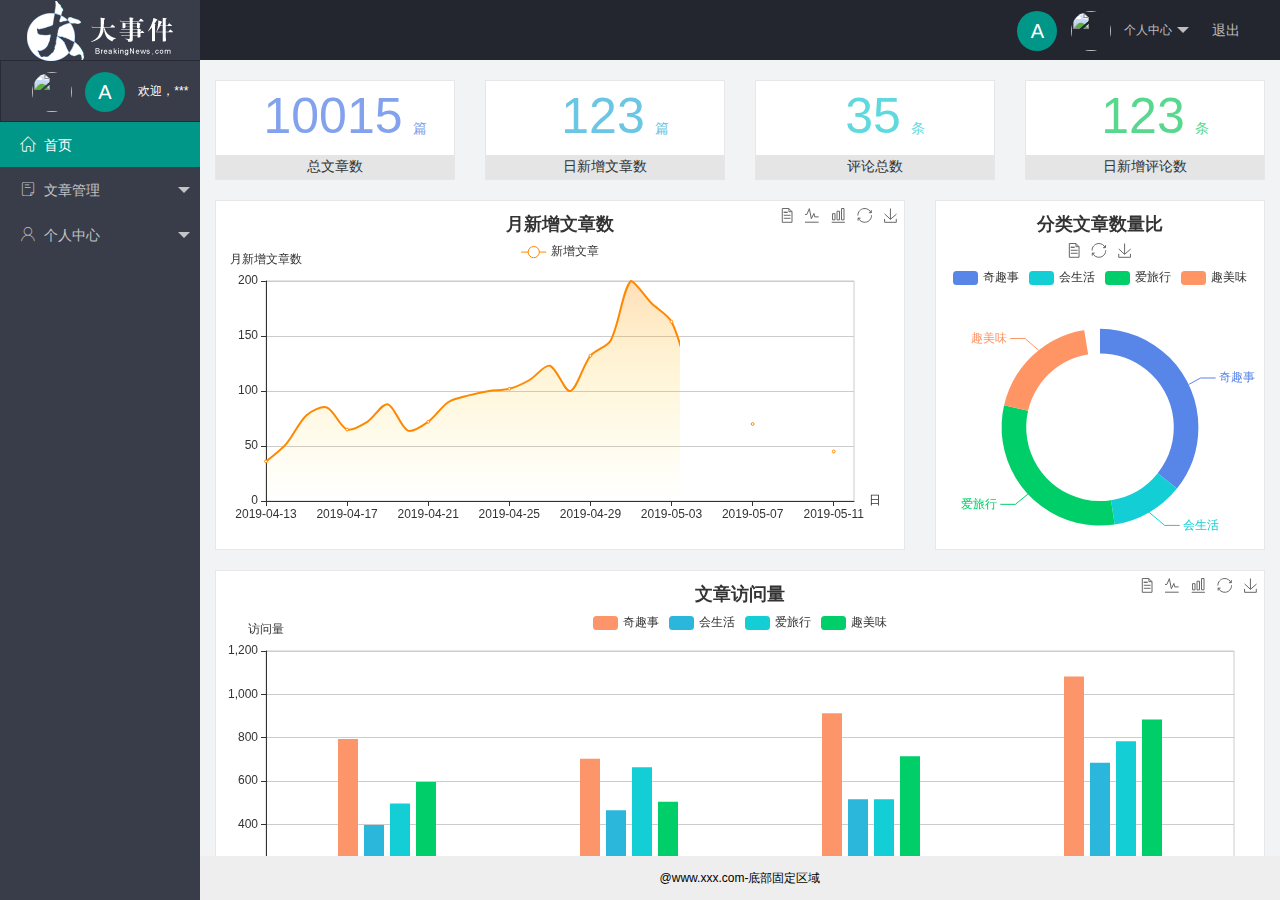
==== commit 6a315b86: "完成了后台个人信息的开发" ====
--- a/index.html
+++ b/index.html
@@ -26,9 +26,9 @@
               个人中心
             </a>
             <dl class="layui-nav-child">
-              <dd><a href="">基本资料</a></dd>
-              <dd><a href="">更换头像</a></dd>
-              <dd><a href="">重置密码</a></dd>
+              <dd><a href="/user/user_info.html" target="fm">基本资料</a></dd>
+              <dd><a href="/user/user_avatar.html" target="fm">更换头像</a></dd>
+              <dd><a href="/user/user_pwd.html" target="fm">重置密码</a></dd>
             </dl>
           </li>
           <li class="layui-nav-item" >
@@ -58,9 +58,9 @@
             <li class="layui-nav-item">
               <a href="javascript:;"><span class="iconfont icon-user"></span>个人中心</a>
               <dl class="layui-nav-child">
-                <dd><a href="javascript:;"><i class="layui-icon layui-icon-app"></i>基本资料</a></dd>
-                <dd><a href="javascript:;"><i class="layui-icon layui-icon-app"></i>更换头像</a></dd>
-                <dd><a href="javascript:;"><i class="layui-icon layui-icon-app"></i>重置密码</a></dd>
+                <dd><a href="/user/user_info.html" target="fm"><i class="layui-icon layui-icon-app"></i>基本资料</a></dd>
+                <dd><a href="/user/user_avatar.html" target="fm"><i class="layui-icon layui-icon-app"></i>更换头像</a></dd>
+                <dd><a href="/user/user_pwd.html" target="fm"><i class="layui-icon layui-icon-app"></i>重置密码</a></dd>
               </dl>
             </li>
           </ul>
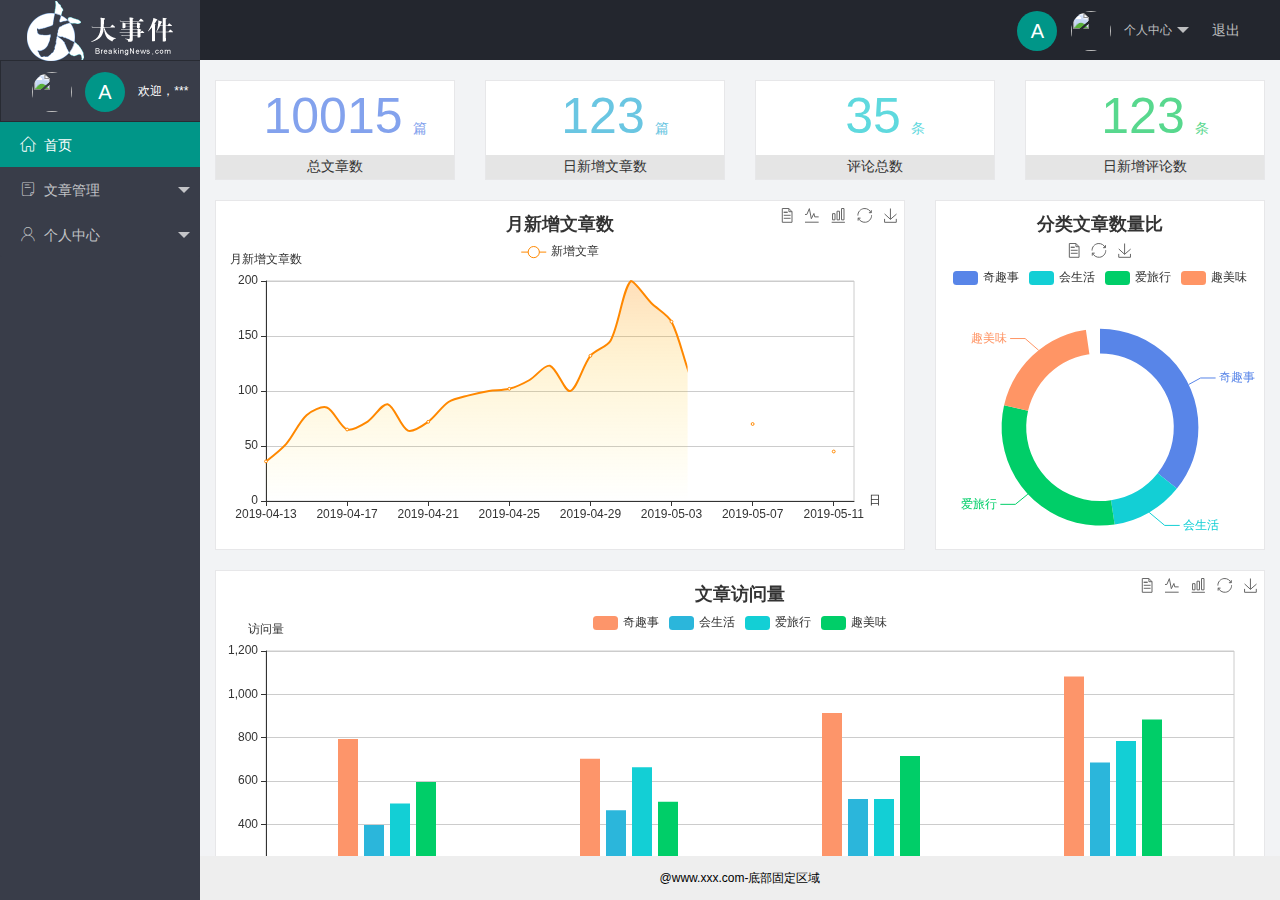
==== commit 31e75073: "完成了文章页面的开发" ====
--- a/index.html
+++ b/index.html
@@ -50,9 +50,9 @@
             <li class="layui-nav-item">
               <a class="" href="javascript:;"><span class="iconfont icon-16"></span>文章管理</a>
               <dl class="layui-nav-child">
-                <dd><a href="javascript:;"><i class="layui-icon layui-icon-app"></i> 文章类别</a></dd>
-                <dd><a href="javascript:;"><i class="layui-icon layui-icon-app"></i>文章列表</a></dd>
-                <dd><a href="javascript:;"><i class="layui-icon layui-icon-app"></i>发布文章</a></dd>
+                <dd><a href="/article/art_cate.html" target="fm"><i class="layui-icon layui-icon-app"></i> 文章类别</a></dd>
+                <dd><a href="/article/art_list.html" target="fm"><i class="layui-icon layui-icon-app"></i>文章列表</a></dd>
+                <dd><a href="/article/art_pub.html" target="fm"><i class="layui-icon layui-icon-app"></i>发布文章</a></dd>
               </dl>
             </li>
             <li class="layui-nav-item">
